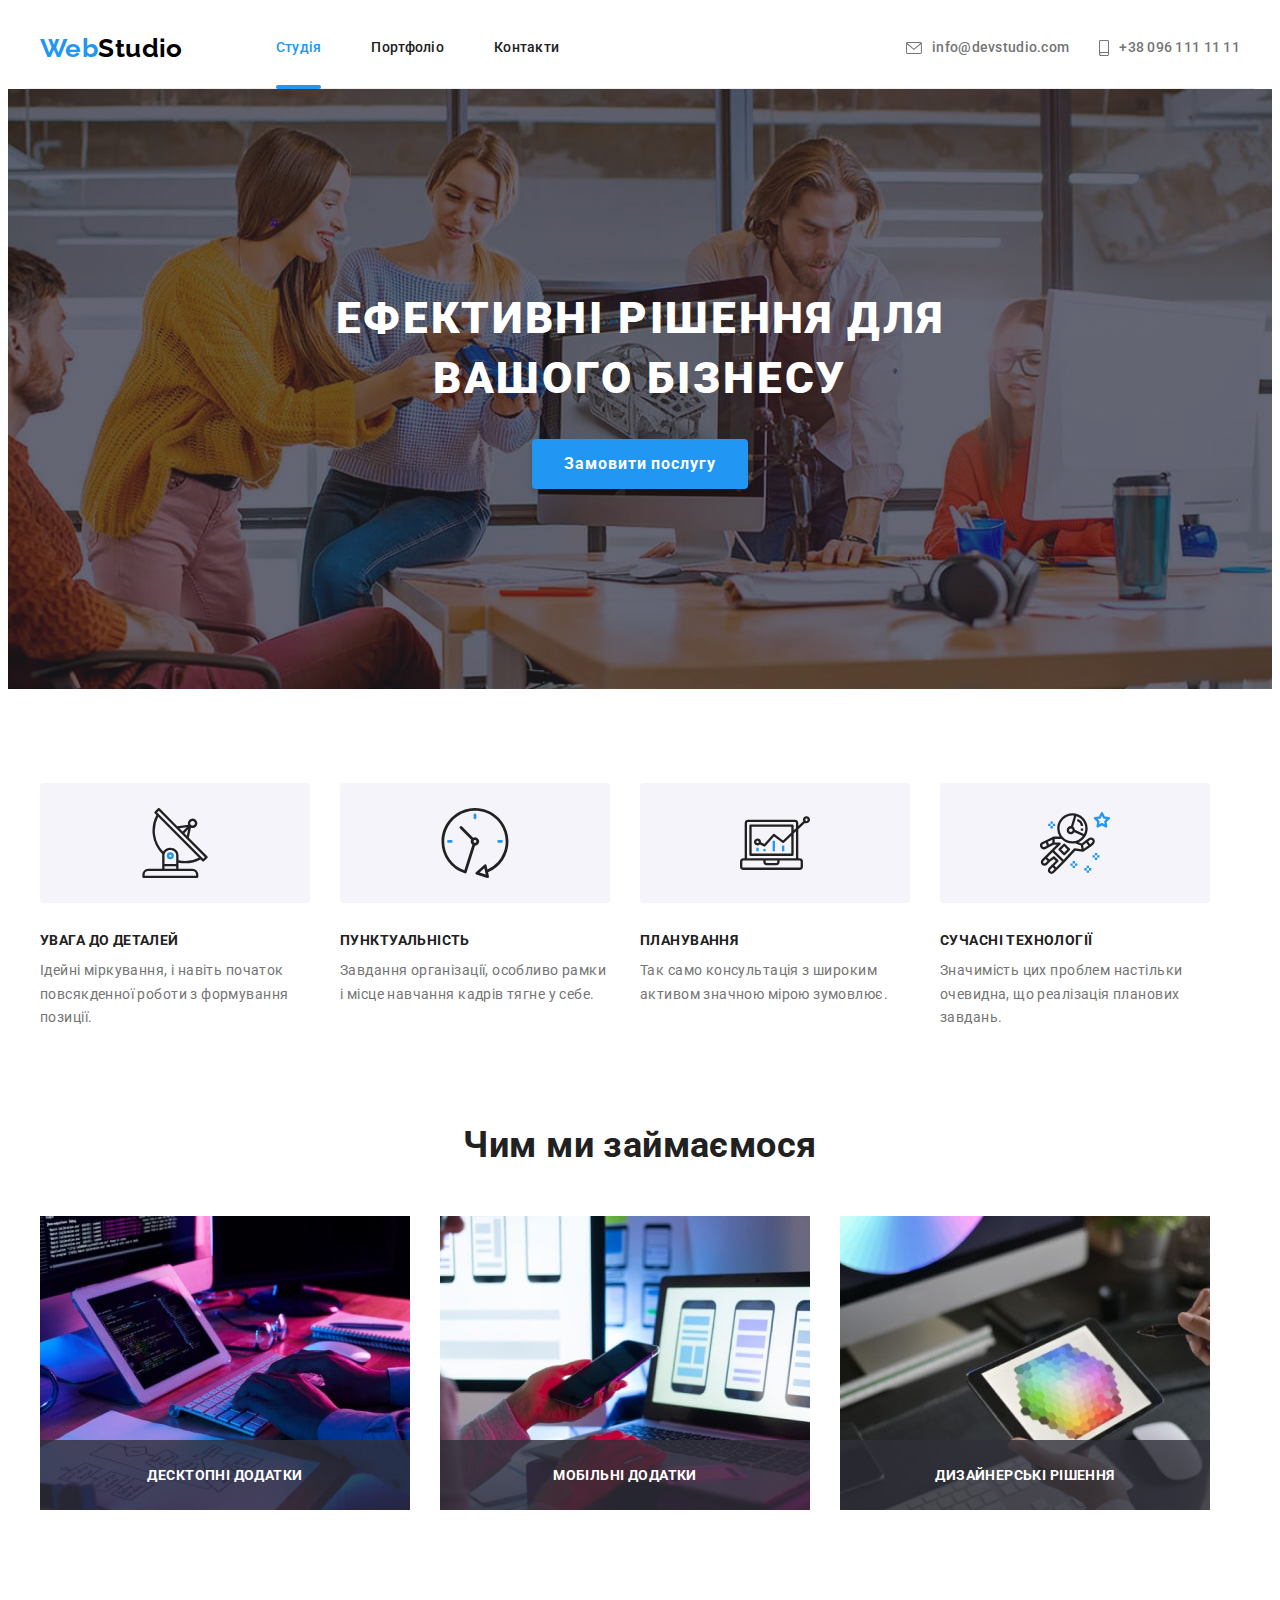
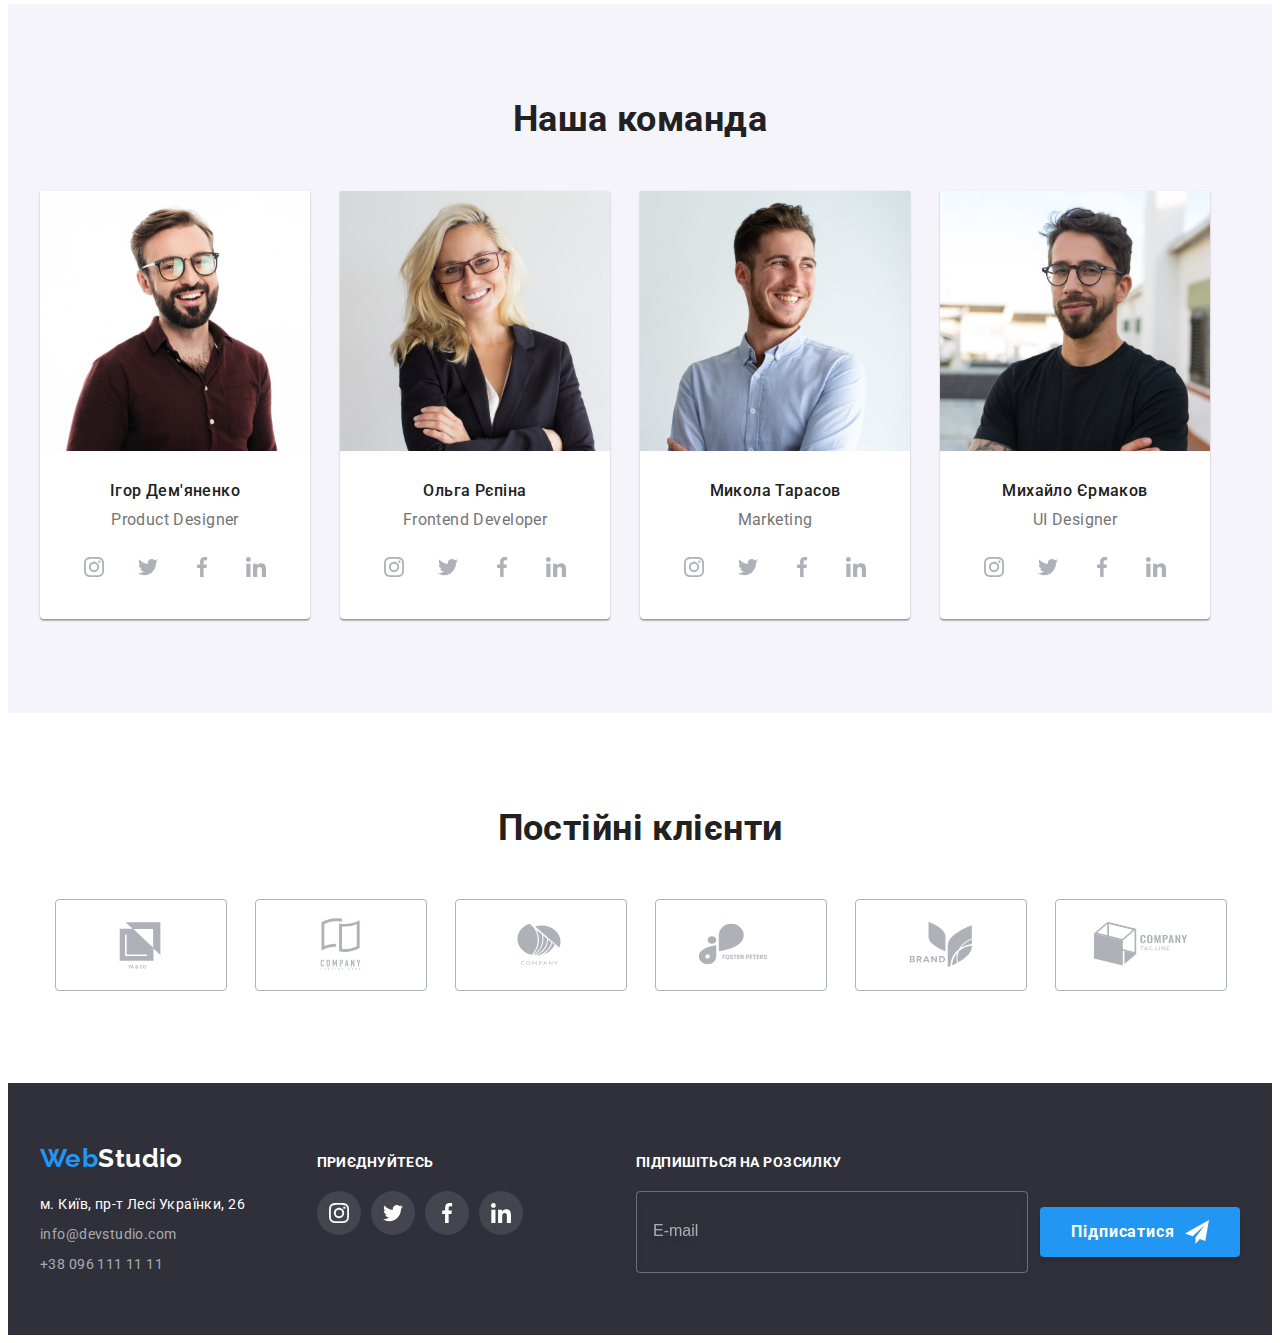
==== index.html @ 7c176eaa "Initial commit" ====
<!DOCTYPE html>
<html lang="uk">

<head>
  <meta charset="UTF-8" />
  <meta http-equiv="X-UA-Compatible" content="IE=edge" />
  <meta name="viewport" content="width=device-width, initial-scale=1.0" />

  <title>Студія</title>

  <link rel="preconnect" href="https://fonts.googleapis.com" />
  <link rel="preconnect" href="https://fonts.gstatic.com" crossorigin />
  <link href="https://fonts.googleapis.com/css2?family=Raleway:wght@700&family=Roboto:wght@400;500;700;900&display=swap"
    rel="stylesheet" />

  <link rel="stylesheet" href="https://cdnjs.cloudflare.com/ajax/libs/modern-normalize/1.1.0/modern-normalize.min.css"
    integrity="sha512-wpPYUAdjBVSE4KJnH1VR1HeZfpl1ub8YT/NKx4PuQ5NmX2tKuGu6U/JRp5y+Y8XG2tV+wKQpNHVUX03MfMFn9Q=="
    crossorigin="anonymous" referrerpolicy="no-referrer" />

  <link rel="stylesheet" href="./css/styles.css" />
</head>


  <body>
    <header class="header">
      <div class="header-container container">
        <a class="logo" lang="en" href="./index.html">
          Web<span class="header-studio">Studio</span>
        </a>
        <nav class="header-nav">
          <ul class="menu-nav list">
            <li><a class="link current" href="./index.html">Студія</a></li>
            <li><a class="link" href="./portfolio.html">Портфоліо</a></li>
            <li><a class="link" href="">Контакти</a></li>
          </ul>
        </nav>
        <ul class="contacts list">
          <li>
            <a class="link" href="mailto:info@devstudio.com">
              <svg class="header-icon" width="16" height="12">
                <use href="./images/icons.svg#envelope"></use>
              </svg>
              info@devstudio.com</a
            >
          </li>
          <li>
            <a class="link" href="tel:+380961111111">
              <svg class="header-icon" width="10" height="16">
                <use href="./images/icons.svg#smartphone"></use>
              </svg>
              +38 096 111 11 11</a
            >
          </li>
        </ul>
      </div>
    </header>

    <main>
      <!-- Герой -->
      <section class="hero">
        <div class="container">
          <h1 class="hero-title">Ефективні рішення для вашого бізнесу</h1>
          <button type="button" class="btn" data-modal-open>
            Замовити послугу
          </button>
        </div>
      </section>

      <!-- Особливості -->
      <section class="section">
        <div class="container">
          <h2 class="section-title visually-hidden">Особливості</h2>
          <ul class="feature-list list">
            <li class="item">
              <div class="feature-icons">
                <svg class="icon" width="70" height="70">
                  <use href="./images/icons.svg#antenna"></use>
                </svg>
              </div>
              <h3 class="title">Увага до деталей</h3>
              <p>
                Ідейні міркування, і навіть початок повсякденної роботи з
                формування позиції.
              </p>
            </li>
            <li class="item">
              <div class="feature-icons">
                <svg class="icon" width="70" height="70">
                  <use href="./images/icons.svg#clock"></use>
                </svg>
              </div>
              <h3 class="title">Пунктуальність</h3>
              <p>
                Завдання організації, особливо рамки і місце навчання кадрів
                тягне у себе.
              </p>
            </li>
            <li class="item">
              <div class="feature-icons">
                <svg class="icon" width="70" height="70">
                  <use href="./images/icons.svg#diagram"></use>
                </svg>
              </div>
              <h3 class="title">Планування</h3>
              <p>
                Так само консультація з широким активом значною мірою зумовлює.
              </p>
            </li>
            <li class="item">
              <div class="feature-icons">
                <svg class="icon" width="70" height="70">
                  <use href="./images/icons.svg#astronaut"></use>
                </svg>
              </div>
              <h3 class="title">Сучасні технології</h3>
              <p>
                Значимість цих проблем настільки очевидна, що реалізація
                планових завдань.
              </p>
            </li>
          </ul>
        </div>
      </section>

      <!-- Чим ми займаємось -->
      <section class="work section">
        <div class="container">
          <h2 class="section-title">Чим ми займаємося</h2>
          <ul class="work-list list">
            <li class="work-item">
              <img
                src="./images/box1.jpg"
                alt="cхема і код алгоритму"
                width="370"
                height="294"
              />
              <div class="overlay">
                <p class="overlay-text">Десктопні додатки</p>
              </div>
            </li>
            <li class="work-item">
              <img
                src="./images/box2.jpg"
                alt="блок-схема на екрані телефона"
                width="370"
                height="294"
              />
              <div class="overlay">
                <p class="overlay-text">Мобільні додатки</p>
              </div>
            </li>
            <li class="work-item">
              <img
                src="./images/box3.jpg"
                alt="палітра кольорів на екрані планшета"
                width="370"
                height="294"
              />
              <div class="overlay">
                <p class="overlay-text">Дизайнерські рішення</p>
              </div>
            </li>
          </ul>
        </div>
      </section>

      <!-- Наша команда -->
      <section class="section team">
        <div class="container">
          <h2 class="section-title">Наша команда</h2>
          <ul class="team-list list">
            <li class="item">
              <img
                src="./images/man1.jpg"
                alt="Дизайнер продукту"
                width="270"
                height="260"
              />
              <div class="team-text">
                <h3 class="title">Ігор Дем'яненко</h3>
                <p class="text" lang="en">Product Designer</p>
                <ul class="socials list">
                  <li class="socials-item">
                    <a
                      class="socials-link link"
                      href="https://instagram.com"
                      target="_blank"
                      rel="noopener noreferrer"
                      aria-label="Instagram icon"
                    >
                      <svg class="socials-icon" width="20" height="20">
                        <use href="./images/icons.svg#instagram"></use>
                      </svg>
                    </a>
                  </li>
                  <li class="socials-item">
                    <a
                      class="socials-link link"
                      href="https://twitter.com"
                      aria-label="Twitter icon"
                      target="_blank"
                      rel="noopener noreferrer"
                    >
                      <svg class="socials-icon" width="20" height="20">
                        <use href="./images/icons.svg#twitter"></use>
                      </svg>
                    </a>
                  </li>
                  <li class="socials-item">
                    <a
                      class="socials-link link"
                      href="https://facebook.com"
                      aria-label="Facebook icon"
                      target="_blank"
                      rel="noopener noreferrer"
                    >
                      <svg class="socials-icon" width="20" height="20">
                        <use href="./images/icons.svg#facebook"></use>
                      </svg>
                    </a>
                  </li>
                  <li class="socials-item">
                    <a
                      class="socials-link link"
                      href="https://linkedin.com"
                      aria-label="LinkedIn icon"
                      target="_blank"
                      rel="noopener noreferrer"
                    >
                      <svg class="socials-icon" width="20" height="20">
                        <use href="./images/icons.svg#linkedin"></use>
                      </svg>
                    </a>
                  </li>
                </ul>
              </div>
            </li>
            <li class="item">
              <img
                src="./images/man2.jpg"
                alt="Розробник"
                width="270"
                height="260"
              />
              <div class="team-text">
                <h3 class="title">Ольга Рєпіна</h3>
                <p class="text" lang="en">Frontend Developer</p>
                <ul class="socials list">
                  <li class="socials-item">
                    <a
                      class="socials-link link"
                      href="https://instagram.com"
                      target="_blank"
                      rel="noopener noreferrer"
                      aria-label="Instagram icon"
                    >
                      <svg class="socials-icon" width="20" height="20">
                        <use href="./images/icons.svg#instagram"></use>
                      </svg>
                    </a>
                  </li>
                  <li class="socials-item">
                    <a
                      class="socials-link link"
                      href="https://twitter.com"
                      aria-label="Twitter icon"
                      target="_blank"
                      rel="noopener noreferrer"
                    >
                      <svg class="socials-icon" width="20" height="20">
                        <use href="./images/icons.svg#twitter"></use>
                      </svg>
                    </a>
                  </li>
                  <li class="socials-item">
                    <a
                      class="socials-link link"
                      href="https://facebook.com"
                      aria-label="Facebook icon"
                      target="_blank"
                      rel="noopener noreferrer"
                    >
                      <svg class="socials-icon" width="20" height="20">
                        <use href="./images/icons.svg#facebook"></use>
                      </svg>
                    </a>
                  </li>
                  <li class="socials-item">
                    <a
                      class="socials-link link"
                      href="https://linkedin.com"
                      aria-label="LinkedIn icon"
                      target="_blank"
                      rel="noopener noreferrer"
                    >
                      <svg class="socials-icon" width="20" height="20">
                        <use href="./images/icons.svg#linkedin"></use>
                      </svg>
                    </a>
                  </li>
                </ul>
              </div>
            </li>
            <li class="item">
              <img
                src="./images/man3.jpg"
                alt="Маркетолог"
                width="270"
                height="260"
              />
              <div class="team-text">
                <h3 class="title">Микола Тарасов</h3>
                <p class="text" lang="en">Marketing</p>
                <ul class="socials list">
                  <li class="socials-item">
                    <a
                      class="socials-link link"
                      href="https://instagram.com"
                      target="_blank"
                      rel="noopener noreferrer"
                      aria-label="Instagram icon"
                    >
                      <svg class="socials-icon" width="20" height="20">
                        <use href="./images/icons.svg#instagram"></use>
                      </svg>
                    </a>
                  </li>
                  <li class="socials-item">
                    <a
                      class="socials-link link"
                      href="https://twitter.com"
                      aria-label="Twitter icon"
                      target="_blank"
                      rel="noopener noreferrer"
                    >
                      <svg class="socials-icon" width="20" height="20">
                        <use href="./images/icons.svg#twitter"></use>
                      </svg>
                    </a>
                  </li>
                  <li class="socials-item">
                    <a
                      class="socials-link link"
                      href="https://facebook.com"
                      aria-label="Facebook icon"
                      target="_blank"
                      rel="noopener noreferrer"
                    >
                      <svg class="socials-icon" width="20" height="20">
                        <use href="./images/icons.svg#facebook"></use>
                      </svg>
                    </a>
                  </li>
                  <li class="socials-item">
                    <a
                      class="socials-link link"
                      href="https://linkedin.com"
                      aria-label="LinkedIn icon"
                      target="_blank"
                      rel="noopener noreferrer"
                    >
                      <svg class="socials-icon" width="20" height="20">
                        <use href="./images/icons.svg#linkedin"></use>
                      </svg>
                    </a>
                  </li>
                </ul>
              </div>
            </li>
            <li class="item">
              <img
                src="./images/man4.jpg"
                alt="Інтерфейс дизайнер"
                width="270"
                height="260"
              />
              <div class="team-text">
                <h3 class="title">Михайло Єрмаков</h3>
                <p class="text" lang="en">UI Designer</p>
                <ul class="socials list">
                  <li class="socials-item">
                    <a
                      class="socials-link link"
                      href="https://instagram.com"
                      target="_blank"
                      rel="noopener noreferrer"
                      aria-label="Instagram icon"
                    >
                      <svg class="socials-icon" width="20" height="20">
                        <use href="./images/icons.svg#instagram"></use>
                      </svg>
                    </a>
                  </li>
                  <li class="socials-item">
                    <a
                      class="socials-link link"
                      href="https://twitter.com"
                      aria-label="Twitter icon"
                      target="_blank"
                      rel="noopener noreferrer"
                    >
                      <svg class="socials-icon" width="20" height="20">
                        <use href="./images/icons.svg#twitter"></use>
                      </svg>
                    </a>
                  </li>
                  <li class="socials-item">
                    <a
                      class="socials-link link"
                      href="https://facebook.com"
                      aria-label="Facebook icon"
                      target="_blank"
                      rel="noopener noreferrer"
                    >
                      <svg class="socials-icon" width="20" height="20">
                        <use href="./images/icons.svg#facebook"></use>
                      </svg>
                    </a>
                  </li>
                  <li class="socials-item">
                    <a
                      class="socials-link link"
                      href="https://linkedin.com"
                      aria-label="LinkedIn icon"
                      target="_blank"
                      rel="noopener noreferrer"
                    >
                      <svg class="socials-icon" width="20" height="20">
                        <use href="./images/icons.svg#linkedin"></use>
                      </svg>
                    </a>
                  </li>
                </ul>
              </div>
            </li>
          </ul>
        </div>
      </section>

      <!-- Постійні клієнти -->
      <section class="section clients">
        <div class="container">
          <h2 class="section-title">Постійні клієнти</h2>
          <ul class="clients-list list">
            <li class="clients-item">
              <a class="link" href="">
                <svg class="clients-logo" width="106" height="60">
                  <use href="./images/icons.svg#logo1"></use>
                </svg>
              </a>
            </li>
            <li class="clients-item">
              <a class="link" href="">
                <svg class="clients-logo" width="106" height="60">
                  <use href="./images/icons.svg#logo2"></use>
                </svg>
              </a>
            </li>
            <li class="clients-item">
              <a class="link" href="">
                <svg class="clients-logo" width="106" height="60">
                  <use href="./images/icons.svg#logo3"></use>
                </svg>
              </a>
            </li>
            <li class="clients-item">
              <a class="link" href="">
                <svg class="clients-logo" width="106" height="60">
                  <use href="./images/icons.svg#logo4"></use>
                </svg>
              </a>
            </li>
            <li class="clients-item">
              <a class="link" href="">
                <svg class="clients-logo" width="106" height="60">
                  <use href="./images/icons.svg#logo5"></use>
                </svg>
              </a>
            </li>
            <li class="clients-item">
              <a class="link" href="">
                <svg class="clients-logo" width="106" height="60">
                  <use href="./images/icons.svg#logo6"></use>
                </svg>
              </a>
            </li>
          </ul>
        </div>
      </section>
    </main>

    <footer class="footer">
      <div class="container">
        <div class="footer-contacts">
          <a class="logo" lang="en" href="./index.html">
            Web<span class="footer-studio">Studio</span></a
          >
          <address class="address">
            <a
              class="link"
              href="https://goo.gl/maps/7sUeBpfC4185EdPBA"
              target="_blank"
              rel="noopener noreferrer nofollow"
            >
              м. Київ, пр-т Лесі Українки, 26
            </a>
          </address>
          <ul class="footer-contacts list">
            <li class="item">
              <a class="link" href="mailto:info@devstudio.com"
                >info@devstudio.com</a
              >
            </li>
            <li class="item">
              <a class="link" href="tel:+380961111111">+38 096 111 11 11</a>
            </li>
          </ul>
        </div>

        <div class="footer-social">
          <p class="footer-title">Приєднуйтесь</p>
          <ul class="footer-socials list">
            <li class="footer-social-item">
              <a
                class="socials-link link"
                href="https://instagram.com"
                target="_blank"
                rel="noopener noreferrer"
                aria-label="Instagram icon"
              >
                <svg class="socials-icon" width="20" height="20">
                  <use href="./images/icons.svg#instagram"></use>
                </svg>
              </a>
            </li>
            <li class="footer-social-item">
              <a
                class="socials-link link"
                href="https://twitter.com"
                aria-label="Twitter icon"
                target="_blank"
                rel="noopener noreferrer"
              >
                <svg class="socials-icon" width="20" height="20">
                  <use href="./images/icons.svg#twitter"></use>
                </svg>
              </a>
            </li>
            <li class="footer-social-item">
              <a
                class="socials-link link"
                href="https://facebook.com"
                aria-label="Facebook icon"
                target="_blank"
                rel="noopener noreferrer"
              >
                <svg class="socials-icon" width="20" height="20">
                  <use href="./images/icons.svg#facebook"></use>
                </svg>
              </a>
            </li>
            <li class="footer-social-item">
              <a
                class="socials-link link"
                href="https://linkedin.com"
                aria-label="LinkedIn icon"
                target="_blank"
                rel="noopener noreferrer"
              >
                <svg class="socials-icon" width="20" height="20">
                  <use href="./images/icons.svg#linkedin"></use>
                </svg>
              </a>
            </li>
          </ul>
        </div>

        <div class="footer-subscription">
          <p class="footer-title">Підпишіться на розсилку</p>
          <form class="footer-form">
            <label>
              <input class="footer-input"
                type="email"
                name="email"
                placeholder="E-mail"
            /></label>
            <button class="btn" type="submit">
              Підписатися
              <svg class="send-icon" width="24" height="24">
                <use href="./images/icons.svg#send"></use>
              </svg>
            </button>
          </form>
        </div>
      </div>
    </footer>

    <!-- Modal -->
    <div class="backdrop is-hidden" data-modal>
      <div class="modal">
        <button type="button" 
        class="modal-close" data-modal-close>
          <svg class="modal-close-icon" width="18" height="18">
            <use href="./images/icons.svg#close"></use>
          </svg>
        </button>

        <strong class="modal-label"
          >Залиште свої дані, ми вам передзвонимо</strong
        >
        <form class="modal-form" name="modal_form">
          <div class="modal-field" role="group">
            <label class="label-item" for="name">Ім'я</label>
            <div class="field-input">
              <input class="input-item" 
              type="text" 
              name="name" 
              id="name"/>
              <svg class="input-icon" width="18" height="18">
                <use href="./images/icons.svg#person"></use>
              </svg>
            </div>
            <label class="label-item" for="phone">Телефон</label>
            <div class="field-input">
              <input class="input-item" type="tel" name="phone" id="phone" />
              <svg class="input-icon" width="18" height="18">
                <use href="./images/icons.svg#phone"></use>
              </svg>
            </div>
            <label class="label-item" for="email">Пошта</label>
            <div class="field-input">
              <input class="input-item" 
              type="email" 
              name="email" 
              id="email"/>
              <svg class="input-icon" width="18" height="18">
                <use href="./images/icons.svg#email"></use>
              </svg>
            </div>
            <label class="label-item" for="comment">Коментар</label>
            <textarea class="input-comment"
              name="comment"
              id="comment"
              placeholder="Введіть текст"
            ></textarea>
          </div>

          <div class="checkbox-field" role="group">
            <input class="modal-checkbox visually-hidden"
              type="checkbox"
              name="checkbox"
              id="checkbox"
            />
            <label class="checkbox-label" for="checkbox">
              <svg class="checkbox-icon" width="16" height="15">
                <use href="./images/icons.svg#check"></use></svg>
                Погоджуюся з розсилкою та приймаю
              <a class="checkbox-link" href="">Умови договору</a>
            </label>
          </div>
          <button class="btn" type="submit">Відправити</button>
        </form>
      </div>
    </div>

    <script src="./js/modal.js"></script>
  </body>
</html>
---- css/styles.css ----
:root {
  --primary-text-color: #757575;
  --tittle-text-color: #212121;
  --accent-color: #2196f3;
  --primary-bg-color: #ffffff;
  --secondary-bg-color: #f5f4fa;
  --footer-color: #2f303a;
  --icon-color: #afb1b8;
  --trns: 250ms cubic-bezier(0.4, 0, 0.2, 1);
}

body {
  background-color: var(--primary-bg-color);
  color: var(--primary-text-color);
  font-family: Roboto, sans-serif;
  font-size: 14px;
  letter-spacing: 0.03em;
}

h1,
h2,
h3,
p {
  margin: 0;
}

.list {
  list-style: none;
  padding: 0;
  margin: 0;
}

.link {
  text-decoration: none;
  color: currentColor;
}

img {
  display: block;
  max-width: 100%;
  height: auto;
}

.visually-hidden {
  position: absolute;
  white-space: nowrap;
  width: 1px;
  height: 1px;
  overflow: hidden;
  border: 0;
  padding: 0;
  clip: rect(0 0 0 0);
  clip-path: inset(50%);
  margin: -1px;
}

.section {
  padding-top: 94px;
  padding-bottom: 94px;
}

.container {
  width: 1200px;
  padding-left: 15px;
  padding-right: 15px;
  margin-left: auto;
  margin-right: auto;
}

/* Header */

.header-container {
  display: flex;
  align-items: center;
  border-bottom: 1px solid #eeeeee;
}

.logo {
  margin-right: 93px;
  color: var(--accent-color);
  font-family: Raleway, sans-serif;
  font-weight: 700;
  font-size: 26px;
  line-height: 1.19;
  text-decoration: none;
}

.header-studio {
  color: #000000;
}

/* Nav */

.header-nav {
  margin-right: auto;
}

.menu-nav {
  display: flex;
  gap: 50px;
}

.menu-nav .link {
  position: relative;
  display: block;
  padding-top: 32px;
  padding-bottom: 32px;

  color: var(--tittle-text-color);
  font-weight: 500;
  line-height: 1.14;
  letter-spacing: 0.02em;

  transition: color var(--trns);
}

.menu-nav .link:hover,
.menu-nav .link:focus {
  color: var(--accent-color);
}

.menu-nav .link.current {
  color: var(--accent-color);
}

.link.current::after {
  content: "";
  position: absolute;
  bottom: -1px;
  left: 0;
  width: 100%;
  height: 4px;
  background-color: var(--accent-color);
  border-radius: 2px;
}

.contacts {
  display: flex;
  gap: 30px;
}

.contacts .link {
  display: flex;
  align-items: center;
  color: var(--primary-text-color);
  font-weight: 500;
  line-height: 1.14;
  letter-spacing: 0.02em;

  transition: color var(--trns);
}

.contacts .link:hover,
.contacts .link:focus {
  color: var(--accent-color);
}

.header-icon {
  fill: currentColor;
  margin-right: 10px;
}

/* Hero */

.hero {
  text-align: center;
  max-width: 1600px;
  margin: 0 auto;
  padding-top: 200px;
  padding-bottom: 200px;
  background-color: rgba(47, 48, 58, 0.4);
  background-image: linear-gradient(rgba(47, 48, 58, 0.4),
  rgba(47, 48, 58, 0.4)),
    url(../images/hero.jpg);
  background-repeat: no-repeat;
  background-position: center;
  background-size: cover;
}

.hero-title {
  margin: 0 auto;
  margin-bottom: 30px;
  width: 696px;

  color: var(--primary-bg-color);
  font-weight: 900;
  font-size: 44px;
  line-height: 1.36;
  letter-spacing: 0.06em;
  text-transform: uppercase;
}

/* Button */

.btn {
  font-family: inherit;
  cursor: pointer;
  text-align: center;
  border: none;
  border-radius: 4px;
  min-width: 200px;
  min-height: 50px;

  color: var(--primary-bg-color);
  background-color: var(--accent-color);
  font-weight: 700;
  font-size: 16px;
  line-height: calc(30/16);
  letter-spacing: 0.06em;
  box-shadow: 0px 4px 4px rgba(0, 0, 0, 0.15);

  transition: background-color var(--trns);
}

.hero .btn {
  padding: 10px 32px;
}

.filters-btn {
  font-family: inherit;
  cursor: pointer;
  text-align: center;
  border: none;
  border-radius: 4px;
  padding: 6px 22px;

  color: var(--tittle-text-color);
  background-color: var(--secondary-bg-color);
  font-weight: 500;
  font-size: 16px;
  line-height: calc(26/16);
  letter-spacing: 0.03em;

  transition: color var(--trns), background-color var(--trns), 
  box-shadow var(--trns);
}

.btn:hover,
.btn:focus {
  background-color: #188ce8;
}

.filters-btn:hover,
.filters-btn:focus {
  color: var(--primary-bg-color);
  background-color: var(--accent-color);
  box-shadow: 0px 3px 1px rgba(0, 0, 0, 0.1), 0px 1px 2px rgba(0, 0, 0, 0.08),
    0px 2px 2px rgba(0, 0, 0, 0.12);
}

/* Sections */

.section-title {
  margin-bottom: 50px;

  color: var(--tittle-text-color);
  font-weight: 700;
  font-size: 36px;
  line-height: 1.17;
  text-align: center;
}

/* Feature */

.feature-list {
  display: flex;
}

.feature-icons {
  display: flex;
  align-items: center;
  justify-content: center;
  margin-bottom: 30px;
  width: 270px;
  height: 120px;
  background-color: var(--secondary-bg-color);
  border-radius: 4px;
}

.feature-list .item {
  width: 270px;

  line-height: 1.71;
}

.feature-list .item:not(:last-child) {
  margin-right: 30px;
}

.feature-list .title {
  margin-bottom: 10px;

  color: var(--tittle-text-color);
  font-weight: 700;
  font-size: 14px;
  line-height: 1.14;
  text-transform: uppercase;
}

/* Works */

.work.section {
  padding-top: 0;
}

.work-list {
  display: flex;
}

.work-item:not(:last-child) {
  margin-right: 30px;
}

.work-item {
  position: relative;
}

.overlay {
  position: absolute;
  bottom: 0;
  left: 0;
  width: 100%;
  height: 70px;
  background: rgba(47, 48, 58, 0.8);
  display: flex;
  align-items: center;
  justify-content: center;
}

.overlay-text {
  font-weight: 700;
  line-height: 1.14;
  text-align: center;
  text-transform: uppercase;
  color: var(--primary-bg-color);
}

/* Team */

.team-list {
  display: flex;
}

.team-list .item:not(:last-child) {
  margin-right: 30px;
}

.team {
  background-color: var(--secondary-bg-color);
}

.team-list .item {
  background-color: var(--primary-bg-color);
  border-radius: 0px 0px 4px 4px;
  box-shadow: 0px 1px 3px rgba(0, 0, 0, 0.12), 0px 1px 1px rgba(0, 0, 0, 0.14),
    0px 2px 1px rgba(0, 0, 0, 0.2);
}

.team-list .title {
  margin-bottom: 10px;

  color: var(--tittle-text-color);
  font-weight: 500;
  font-size: 16px;
  line-height: 1.19;
  text-align: center;
}

.team-list .text {
  font-size: 16px;
  line-height: 1.19;
  text-align: center;
  margin-bottom: 16px;
}

.team-text {
  padding-top: 30px;
  padding-bottom: 30px;
}

.socials {
  display: flex;
  justify-content: center;
  align-items: center;
  gap: 10px;
}

.socials-item {
  width: 44px;
  height: 44px;
}

.socials-link {
  display: flex;
  justify-content: center;
  align-items: center;
  width: 100%;
  height: 100%;
  border-radius: 50%;
  color: var(--icon-color);

  transition: color var(--trns), background-color var(--trns);
}

.socials-link:hover,
.socials-link:focus {
  color: var(--primary-bg-color);
  background-color: var(--accent-color);
}

.socials-icon {
  fill: currentColor;
}

/* Clients */

.clients-list {
  display: flex;
  justify-content: center;
  align-items: center;
  gap: 30px;
}

.clients-item {
  width: 170px;
  height: 90px;
}

.clients-list .link {
  display: flex;
  justify-content: center;
  align-items: center;
  width: 100%;
  height: 100%;
  color: var(--icon-color);
  border: 1px solid var(--icon-color);
  border-radius: 4px;

  transition: color var(--trns), border var(--trns);
}

.clients-list .link:hover,
.clients-list .link:focus {
  color: var(--accent-color);
  border: 1px solid var(--accent-color);
}

.clients-logo {
  fill: currentColor;
}

/*             Portfolio             */

/* Filters */

.filters {
  display: flex;
  justify-content: center;
  margin-bottom: 50px;
}

.filters .item:not(:last-child) {
  margin-right: 8px;
}

/* Projects */

.projects {
  display: flex;
  flex-wrap: wrap;
  gap: 30px;
}

.project-link {
  display: block;
  text-decoration: none;

  transition: box-shadow var(--trns);
}

.project-link:hover,
.project-link:focus {
  box-shadow: 0px 1px 1px rgba(0, 0, 0, 0.12),
   0px 4px 4px rgba(0, 0, 0, 0.06),
    1px 4px 6px rgba(0, 0, 0, 0.16);
}

.project-thumb {
  position: relative;
  overflow: hidden;
}

.photo-overlay {
  position: absolute;
  top: 0;
  left: 0;

  transform: translateY(100%);

  width: 100%;
  height: 100%;
  padding: 63px 24px;
  background-color: rgba(33, 150, 243, 0.9);

  transition: transform var(--trns);
}

.text-overlay {
  font-size: 18px;
  line-height: 1.56;
  color: var(--primary-bg-color);
}

.project-item:hover .photo-overlay {
  transform: translateY(0);
}

.project-title {
  margin-bottom: 4px;
  color: var(--tittle-text-color);
  font-weight: 700;
  font-size: 18px;
  line-height: 2;
  letter-spacing: 0.06em;
}

.project-text {
  color: var(--primary-text-color);
  font-size: 16px;
  line-height: 1.88;
}

.project-description {
  padding: 20px 24px;
  border: 1px solid #eeeeee;
  border-top: none;
}

/* Footer */

.footer {
  padding-top: 60px;
  padding-bottom: 60px;
  background-color: var(--footer-color);
}

.footer .container {
  display: flex;
  align-items: baseline;
}

.footer .logo {
  display: block;
  margin-bottom: 20px;
  margin-right: 0;
}

.footer-studio {
  color: var(--primary-bg-color);
}

.address {
  margin-bottom: 9px;
  color: var(--primary-bg-color);
  font-style: normal;
}

.footer-contacts {
  margin-right: 70px;
  color: rgba(255, 255, 255, 0.6);
  line-height: 1.5;
}

.footer-contacts .item:not(:last-child) {
  margin-bottom: 9px;
}

.footer-contacts .link {
  transition: color var(--trns);
}

.footer-contacts .link:hover,
.footer-contacts .link:focus {
  color: var(--accent-color);
}

.footer-title {
  margin-bottom: 20px;

  font-weight: 700;
  line-height: 1.14;
  text-transform: uppercase;
  color: var(--primary-bg-color);
}

.footer-socials {
  display: flex;
  gap: 10px;
}

.footer-social-item {
  width: 44px;
  height: 44px;
}

.footer .socials-link {
  background-color: rgba(255, 255, 255, 0.1);
  color: var(--primary-bg-color);

  transition: background-color var(--trns);
}

.footer .socials-link:hover,
.footer .socials-link:focus {
  background-color: var(--accent-color);
}

.footer-subscription {
  margin-left: auto;
}

.footer-form {
  display: flex;
  align-items: center;
  gap: 12px;
}

.footer-input {
  padding: 15px 16px;
  width: 358px;
  height: 50px;
  border: 1px solid rgba(255, 255, 255, 0.3);
  filter: drop-shadow(0px 4px 4px rgba(0, 0, 0, 0.15));
  border-radius: 4px;
  background: transparent;
  color: rgba(255, 255, 255, 0.6);
}

.footer-input::placeholder {
  font-size: 16px;
  line-height: calc(20/16);
  color: rgba(255, 255, 255, 0.6);
}

.footer-form .btn {
  display: flex;
  align-items: center;
  justify-content: center;
  padding: 10px 28px;
}

.send-icon {
  margin-left: 10px;
}

/* Modal */

.backdrop {
  position: fixed;
  top: 0;
  left: 0;
  width: 100%;
  height: 100%;
  background-color: rgba(0, 0, 0, 0.2);

  transition: opacity var(--trns),
   visibility var(--trns);
}

.backdrop.is-hidden {
  opacity: 0;
  visibility: hidden;
  pointer-events: none;
}

.modal {
  position: absolute;
  top: 50%;
  left: 50%;
  transform: translate(-50%, -50%);

  width: 528px;
  min-height: 581px;
  padding: 40px;

  background-color: var(--primary-bg-color);
  border-radius: 4px;
  box-shadow: 0px 1px 3px rgba(0, 0, 0, 0.12), 
  0px 1px 1px rgba(0, 0, 0, 0.14), 
  0px 2px 1px rgba(0, 0, 0, 0.2); 

  transition: transform var(--trns), opacity var(--trns);
}

.backdrop.is-hidden .modal {
  opacity: 0;
  transform: translateX(-50%) translateY(-20%);
}

.modal-close {
  position: absolute;
  top: 8px;
  right: 8px;

  padding: 0;
  display: flex;
  align-items: center;
  justify-content: center;

  width: 30px;
  height: 30px;
  background-color: transparent;
  border-radius: 50%;
  border: 1px solid rgba(0, 0, 0, 0.1);
  cursor: pointer;
}

.modal-close .modal-close-icon {
  transition: fill var(--trns);
}

.modal-close:hover .modal-close-icon,
.modal-close:focus .modal-close-icon {
  fill: var(--accent-color);
}

.modal-label {
  display: block;
  text-align: center;
  margin-bottom: 12px;

  font-weight: 700;
  font-size: 20px;
  line-height: calc(23/20);
  color: var(--tittle-text-color);
}

.modal-field {
  margin-bottom: 20px;
}

.label-item {
  display: block;
  font-size: 12px;
  line-height: calc(14/12);
  letter-spacing: 0.01em;

  margin-bottom: 4px;
}

.field-input {
  position: relative;
  margin-bottom: 10px;
}

.input-item {
  width: 100%;
  height: 40px;
  padding-left: 42px;
  border: 1px solid rgba(33, 33, 33, 0.2);
  border-radius: 4px;
  outline: 1px solid transparent;

  transition: border-color var(--trns);
}

.input-icon {
  position: absolute;
  top: 11px;
  left: 12px;

  transition: fill var(--trns);
}

.input-comment {
  width: 100%;
  height: 120px;
  padding: 12px 16px;

  border: 1px solid rgba(33, 33, 33, 0.2);
  border-radius: 4px;
  outline: 1px solid transparent;
  resize: none;

  transition: border-color var(--trns);
}

.input-item:focus,
.input-comment:focus,
.input-item:focus + .input-icon {
  border-color: var(--accent-color);
  fill: var(--accent-color);
}

.input-comment::placeholder {
  font-size: 12px;
  line-height: calc(14/12);
  letter-spacing: 0.01em;
  color: rgba(117, 117, 117, 0.5);
}

.checkbox-field {
  display: flex;
  justify-content: center;
  margin-bottom: 30px;
}

.checkbox-label {
  display: flex;
  align-items: center;
  gap: 7px;
  line-height: 1.71;
  user-select: none;
}

.checkbox-icon {
  display: inline-block;
  width: 16px;
  height: 15px;

  border-radius: 2px;
  border: 2px solid var(--tittle-text-color);

  transition: var(--trns);
}

.modal-checkbox:checked + .checkbox-label .checkbox-icon {
  border: transparent;
  background-color: var(--accent-color);
}

.modal-checkbox:focus + .checkbox-label .checkbox-icon {
  transform: scale(1.1);
}

.checkbox-link {
  color: var(--accent-color);
  text-underline-offset: 3px;
}

.modal-form .btn {
  display: block;
  margin: 0 auto;
  padding: 10px 52px;
}
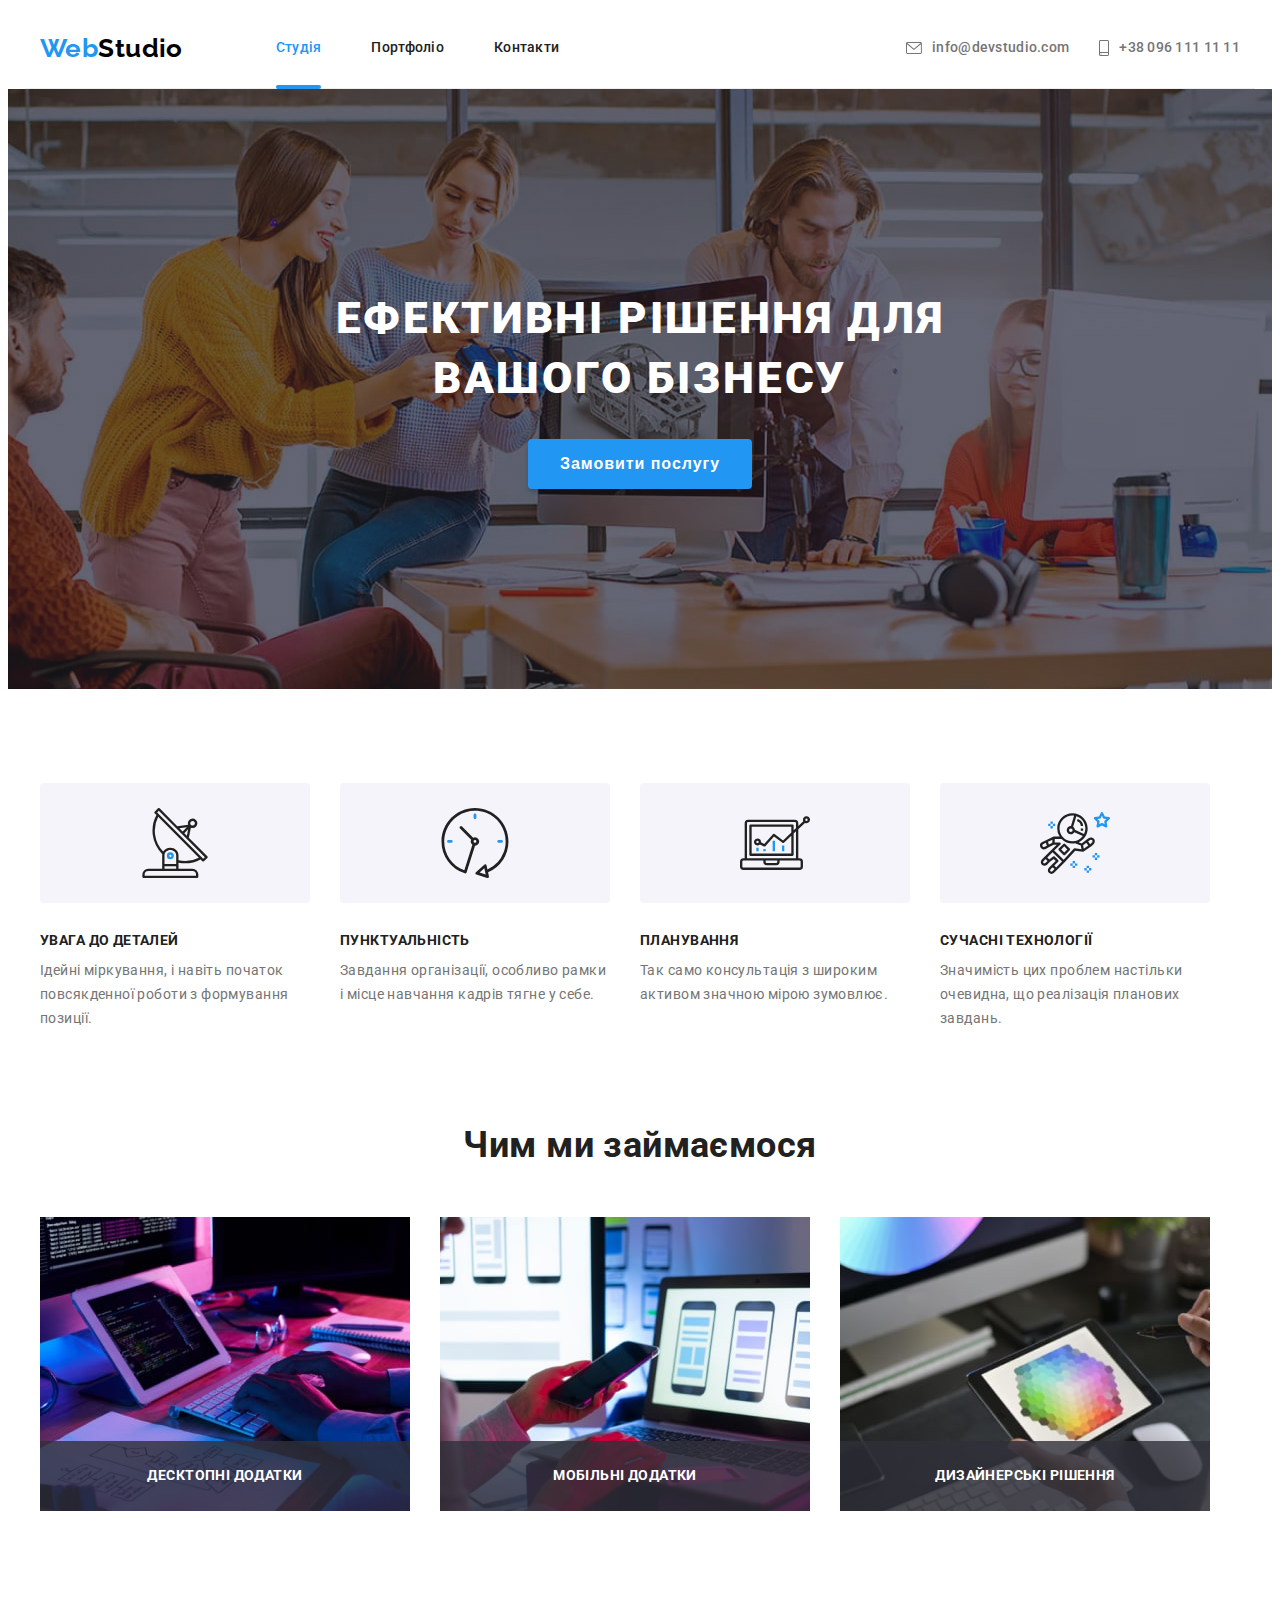
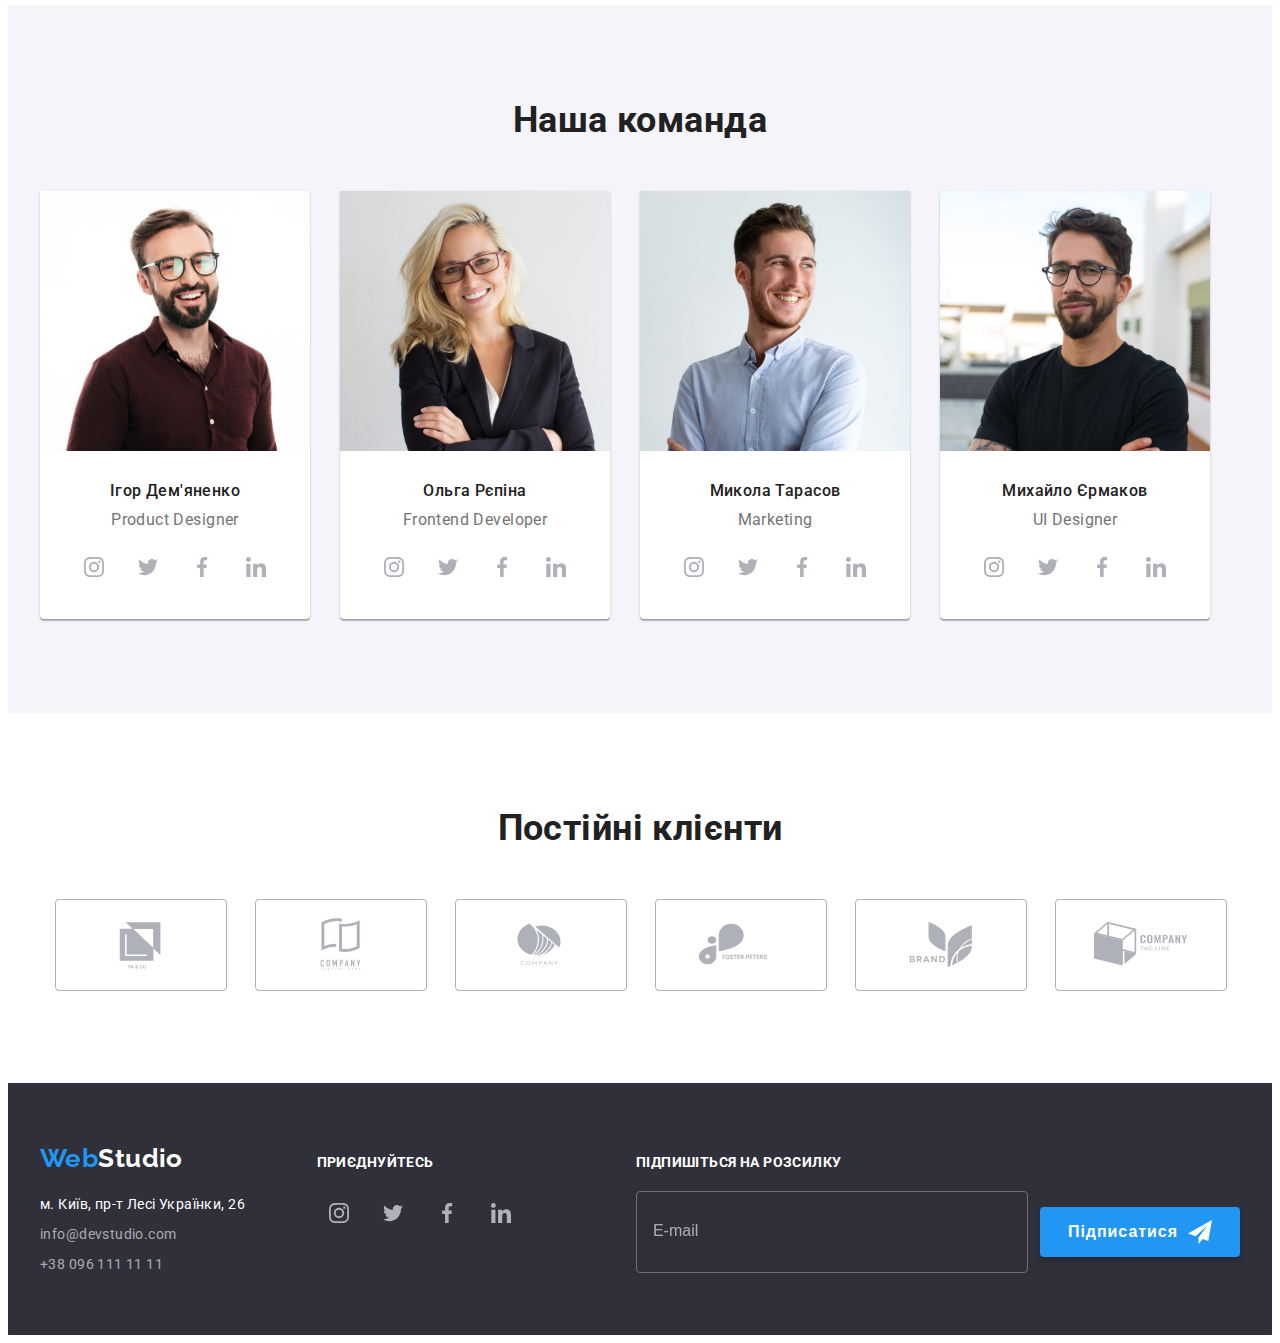
==== commit 9110198d: "hw-07-start" ====
--- a/index.html
+++ b/index.html
@@ -17,652 +17,490 @@
     integrity="sha512-wpPYUAdjBVSE4KJnH1VR1HeZfpl1ub8YT/NKx4PuQ5NmX2tKuGu6U/JRp5y+Y8XG2tV+wKQpNHVUX03MfMFn9Q=="
     crossorigin="anonymous" referrerpolicy="no-referrer" />
 
+  <link rel="stylesheet" href="./css/main.min.css">
   <link rel="stylesheet" href="./css/styles.css" />
 </head>
 
 
-  <body>
-    <header class="header">
-      <div class="header-container container">
+<body>
+  <header class="header">
+    <div class="header-container container">
+      <a class="header__logo logo" lang="en" href="./index.html">
+        Web<span class="logo__studio-header">Studio</span>
+      </a>
+      <nav class="nav">
+        <ul class="nav__list list">
+          <li><a class="nav__link nav__link--current link" href="./index.html">Студія</a></li>
+          <li><a class="nav__link link" href="./portfolio.html">Портфоліо</a></li>
+          <li><a class="nav__link link" href="">Контакти</a></li>
+        </ul>
+      </nav>
+      <ul class="contacts list">
+        <li>
+          <a class="contacts__link link" href="mailto:info@devstudio.com">
+            <svg class="contacts__icon" width="16" height="12">
+              <use href="./images/icons.svg#envelope"></use>
+            </svg>
+            info@devstudio.com</a>
+        </li>
+        <li>
+          <a class="contacts__link link" href="tel:+380961111111">
+            <svg class="contacts__icon" width="10" height="16">
+              <use href="./images/icons.svg#smartphone"></use>
+            </svg>
+            +38 096 111 11 11</a>
+        </li>
+      </ul>
+    </div>
+  </header>
+
+  <main>
+    <!-- Герой -->
+    <section class="hero">
+      <div class="container">
+        <h1 class="hero__title">Ефективні рішення для вашого бізнесу</h1>
+        <button type="button" class="hero__btn btn" data-modal-open>
+          Замовити послугу
+        </button>
+      </div>
+    </section>
+
+    <!-- Особливості -->
+    <section class="features">
+      <div class="container">
+        <h2 class="section-title visually-hidden">Особливості</h2>
+        <ul class="features__list list">
+          <li class="features__item">
+            <div class="features__icons">
+              <svg class="icon" width="70" height="70">
+                <use href="./images/icons.svg#antenna"></use>
+              </svg>
+            </div>
+            <h3 class="features__title">Увага до деталей</h3>
+            <p>
+              Ідейні міркування, і навіть початок повсякденної роботи з
+              формування позиції.
+            </p>
+          </li>
+          <li class="features__item">
+            <div class="features__icons">
+              <svg class="icon" width="70" height="70">
+                <use href="./images/icons.svg#clock"></use>
+              </svg>
+            </div>
+            <h3 class="features__title">Пунктуальність</h3>
+            <p>
+              Завдання організації, особливо рамки і місце навчання кадрів
+              тягне у себе.
+            </p>
+          </li>
+          <li class="features__item">
+            <div class="features__icons">
+              <svg class="icon" width="70" height="70">
+                <use href="./images/icons.svg#diagram"></use>
+              </svg>
+            </div>
+            <h3 class="features__title">Планування</h3>
+            <p>
+              Так само консультація з широким активом значною мірою зумовлює.
+            </p>
+          </li>
+          <li class="features__item">
+            <div class="features__icons">
+              <svg class="icon" width="70" height="70">
+                <use href="./images/icons.svg#astronaut"></use>
+              </svg>
+            </div>
+            <h3 class="features__title">Сучасні технології</h3>
+            <p>
+              Значимість цих проблем настільки очевидна, що реалізація
+              планових завдань.
+            </p>
+          </li>
+        </ul>
+      </div>
+    </section>
+
+    <!-- Чим ми займаємось -->
+    <section class="works">
+      <div class="container">
+        <h2 class="section-title">Чим ми займаємося</h2>
+        <ul class="works__list list">
+          <li class="works__item">
+            <img src="./images/box1.jpg" alt="cхема і код алгоритму" width="370" height="294" />
+            <div class="works__overlay">
+              <p class="works__overlay-text">Десктопні додатки</p>
+            </div>
+          </li>
+          <li class="works__item">
+            <img src="./images/box2.jpg" alt="блок-схема на екрані телефона" width="370" height="294" />
+            <div class="works__overlay">
+              <p class="works__overlay-text">Мобільні додатки</p>
+            </div>
+          </li>
+          <li class="works__item">
+            <img src="./images/box3.jpg" alt="палітра кольорів на екрані планшета" width="370" height="294" />
+            <div class="works__overlay">
+              <p class="works__overlay-text">Дизайнерські рішення</p>
+            </div>
+          </li>
+        </ul>
+      </div>
+    </section>
+
+    <!-- Наша команда -->
+    <section class="team">
+      <div class="container">
+        <h2 class="section-title">Наша команда</h2>
+        <ul class="team__list list">
+          <li class="team__item">
+            <img src="./images/man1.jpg" alt="Дизайнер продукту" width="270" height="260" />
+            <div class="team-member">
+              <h3 class="team-member__name">Ігор Дем'яненко</h3>
+              <p class="team-member__position" lang="en">Product Designer</p>
+              <ul class="socials list">
+                <li class="socials__item">
+                  <a class="socials__link link" href="https://instagram.com" target="_blank" rel="noopener noreferrer"
+                    aria-label="Instagram icon">
+                    <svg class="socials__icon" width="20" height="20">
+                      <use href="./images/icons.svg#instagram"></use>
+                    </svg>
+                  </a>
+                </li>
+                <li class="socials__item">
+                  <a class="socials__link link" href="https://twitter.com" aria-label="Twitter icon" target="_blank"
+                    rel="noopener noreferrer">
+                    <svg class="socials__icon" width="20" height="20">
+                      <use href="./images/icons.svg#twitter"></use>
+                    </svg>
+                  </a>
+                </li>
+                <li class="socials__item">
+                  <a class="socials__link link" href="https://facebook.com" aria-label="Facebook icon" target="_blank"
+                    rel="noopener noreferrer">
+                    <svg class="socials__icon" width="20" height="20">
+                      <use href="./images/icons.svg#facebook"></use>
+                    </svg>
+                  </a>
+                </li>
+                <li class="socials__item">
+                  <a class="socials__link link" href="https://linkedin.com" aria-label="LinkedIn icon" target="_blank"
+                    rel="noopener noreferrer">
+                    <svg class="socials__icon" width="20" height="20">
+                      <use href="./images/icons.svg#linkedin"></use>
+                    </svg>
+                  </a>
+                </li>
+              </ul>
+            </div>
+          </li>
+          <li class="team__item">
+            <img src="./images/man2.jpg" alt="Розробник" width="270" height="260" />
+            <div class="team-member">
+              <h3 class="team-member__name">Ольга Рєпіна</h3>
+              <p class="team-member__position" lang="en">Frontend Developer</p>
+              <ul class="socials list">
+                <li class="socials__item">
+                  <a class="socials__link link" href="https://instagram.com" target="_blank" rel="noopener noreferrer"
+                    aria-label="Instagram icon">
+                    <svg class="socials__icon" width="20" height="20">
+                      <use href="./images/icons.svg#instagram"></use>
+                    </svg>
+                  </a>
+                </li>
+                <li class="socials__item">
+                  <a class="socials__link link" href="https://twitter.com" aria-label="Twitter icon" target="_blank"
+                    rel="noopener noreferrer">
+                    <svg class="socials__icon" width="20" height="20">
+                      <use href="./images/icons.svg#twitter"></use>
+                    </svg>
+                  </a>
+                </li>
+                <li class="socials__item">
+                  <a class="socials__link link" href="https://facebook.com" aria-label="Facebook icon" target="_blank"
+                    rel="noopener noreferrer">
+                    <svg class="socials__icon" width="20" height="20">
+                      <use href="./images/icons.svg#facebook"></use>
+                    </svg>
+                  </a>
+                </li>
+                <li class="socials__item">
+                  <a class="socials__link link" href="https://linkedin.com" aria-label="LinkedIn icon" target="_blank"
+                    rel="noopener noreferrer">
+                    <svg class="socials__icon" width="20" height="20">
+                      <use href="./images/icons.svg#linkedin"></use>
+                    </svg>
+                  </a>
+                </li>
+              </ul>
+            </div>
+          </li>
+          <li class="team__item">
+            <img src="./images/man3.jpg" alt="Маркетолог" width="270" height="260" />
+            <div class="team-member">
+              <h3 class="team-member__name">Микола Тарасов</h3>
+              <p class="team-member__position" lang="en">Marketing</p>
+              <ul class="socials list">
+                <li class="socials__item">
+                  <a class="socials__link link" href="https://instagram.com" target="_blank" rel="noopener noreferrer"
+                    aria-label="Instagram icon">
+                    <svg class="socials__icon" width="20" height="20">
+                      <use href="./images/icons.svg#instagram"></use>
+                    </svg>
+                  </a>
+                </li>
+                <li class="socials__item">
+                  <a class="socials__link link" href="https://twitter.com" aria-label="Twitter icon" target="_blank"
+                    rel="noopener noreferrer">
+                    <svg class="socials__icon" width="20" height="20">
+                      <use href="./images/icons.svg#twitter"></use>
+                    </svg>
+                  </a>
+                </li>
+                <li class="socials__item">
+                  <a class="socials__link link" href="https://facebook.com" aria-label="Facebook icon" target="_blank"
+                    rel="noopener noreferrer">
+                    <svg class="socials__icon" width="20" height="20">
+                      <use href="./images/icons.svg#facebook"></use>
+                    </svg>
+                  </a>
+                </li>
+                <li class="socials__item">
+                  <a class="socials__link link" href="https://linkedin.com" aria-label="LinkedIn icon" target="_blank"
+                    rel="noopener noreferrer">
+                    <svg class="socials__icon" width="20" height="20">
+                      <use href="./images/icons.svg#linkedin"></use>
+                    </svg>
+                  </a>
+                </li>
+              </ul>
+            </div>
+          </li>
+          <li class="team__item">
+            <img src="./images/man4.jpg" alt="Інтерфейс дизайнер" width="270" height="260" />
+            <div class="team-member">
+              <h3 class="team-member__name">Михайло Єрмаков</h3>
+              <p class="team-member__position" lang="en">UI Designer</p>
+              <ul class="socials list">
+                <li class="socials__item">
+                  <a class="socials__link link" href="https://instagram.com" target="_blank" rel="noopener noreferrer"
+                    aria-label="Instagram icon">
+                    <svg class="socials__icon" width="20" height="20">
+                      <use href="./images/icons.svg#instagram"></use>
+                    </svg>
+                  </a>
+                </li>
+                <li class="socials__item">
+                  <a class="socials__link link" href="https://twitter.com" aria-label="Twitter icon" target="_blank"
+                    rel="noopener noreferrer">
+                    <svg class="socials__icon" width="20" height="20">
+                      <use href="./images/icons.svg#twitter"></use>
+                    </svg>
+                  </a>
+                </li>
+                <li class="socials__item">
+                  <a class="socials__link link" href="https://facebook.com" aria-label="Facebook icon" target="_blank"
+                    rel="noopener noreferrer">
+                    <svg class="socials__icon" width="20" height="20">
+                      <use href="./images/icons.svg#facebook"></use>
+                    </svg>
+                  </a>
+                </li>
+                <li class="socials__item">
+                  <a class="socials__link link" href="https://linkedin.com" aria-label="LinkedIn icon" target="_blank"
+                    rel="noopener noreferrer">
+                    <svg class="socials__icon" width="20" height="20">
+                      <use href="./images/icons.svg#linkedin"></use>
+                    </svg>
+                  </a>
+                </li>
+              </ul>
+            </div>
+          </li>
+        </ul>
+      </div>
+    </section>
+
+    <!-- Постійні клієнти -->
+    <section class="clients">
+      <div class="container">
+        <h2 class="section-title">Постійні клієнти</h2>
+        <ul class="clients__list list">
+          <li class="clients__item">
+            <a class="clients__link link" href="">
+              <svg class="clients__logo" width="106" height="60">
+                <use href="./images/icons.svg#logo1"></use>
+              </svg>
+            </a>
+          </li>
+          <li class="clients__item">
+            <a class="clients__link" href="">
+              <svg class="clients__logo" width="106" height="60">
+                <use href="./images/icons.svg#logo2"></use>
+              </svg>
+            </a>
+          </li>
+          <li class="clients__item">
+            <a class="clients__link" href="">
+              <svg class="clients__logo" width="106" height="60">
+                <use href="./images/icons.svg#logo3"></use>
+              </svg>
+            </a>
+          </li>
+          <li class="clients__item">
+            <a class="clients__link" href="">
+              <svg class="clients__logo" width="106" height="60">
+                <use href="./images/icons.svg#logo4"></use>
+              </svg>
+            </a>
+          </li>
+          <li class="clients__item">
+            <a class="clients__link" href="">
+              <svg class="clients__logo" width="106" height="60">
+                <use href="./images/icons.svg#logo5"></use>
+              </svg>
+            </a>
+          </li>
+          <li class="clients__item">
+            <a class="clients__link" href="">
+              <svg class="clients__logo" width="106" height="60">
+                <use href="./images/icons.svg#logo6"></use>
+              </svg>
+            </a>
+          </li>
+        </ul>
+      </div>
+    </section>
+  </main>
+
+  <footer class="footer">
+    <div class="container">
+      <div class="footer-contacts">
         <a class="logo" lang="en" href="./index.html">
-          Web<span class="header-studio">Studio</span>
-        </a>
-        <nav class="header-nav">
-          <ul class="menu-nav list">
-            <li><a class="link current" href="./index.html">Студія</a></li>
-            <li><a class="link" href="./portfolio.html">Портфоліо</a></li>
-            <li><a class="link" href="">Контакти</a></li>
-          </ul>
-        </nav>
-        <ul class="contacts list">
-          <li>
-            <a class="link" href="mailto:info@devstudio.com">
-              <svg class="header-icon" width="16" height="12">
-                <use href="./images/icons.svg#envelope"></use>
-              </svg>
-              info@devstudio.com</a
-            >
-          </li>
-          <li>
-            <a class="link" href="tel:+380961111111">
-              <svg class="header-icon" width="10" height="16">
-                <use href="./images/icons.svg#smartphone"></use>
-              </svg>
-              +38 096 111 11 11</a
-            >
-          </li>
-        </ul>
-      </div>
-    </header>
-
-    <main>
-      <!-- Герой -->
-      <section class="hero">
-        <div class="container">
-          <h1 class="hero-title">Ефективні рішення для вашого бізнесу</h1>
-          <button type="button" class="btn" data-modal-open>
-            Замовити послугу
+          Web<span class="logo__studio-footer">Studio</span></a>
+        <address class="address">
+          <a class="link" href="https://goo.gl/maps/7sUeBpfC4185EdPBA" target="_blank"
+            rel="noopener noreferrer nofollow">
+            м. Київ, пр-т Лесі Українки, 26
+          </a>
+        </address>
+        <ul class="footer-contacts list">
+          <li class="item">
+            <a class="link" href="mailto:info@devstudio.com">info@devstudio.com</a>
+          </li>
+          <li class="item">
+            <a class="link" href="tel:+380961111111">+38 096 111 11 11</a>
+          </li>
+        </ul>
+      </div>
+
+      <div class="footer-social">
+        <p class="footer-title">Приєднуйтесь</p>
+        <ul class="footer-socials list">
+          <li class="footer-social-item">
+            <a class="socials__link link" href="https://instagram.com" target="_blank" rel="noopener noreferrer"
+              aria-label="Instagram icon">
+              <svg class="socials__icon" width="20" height="20">
+                <use href="./images/icons.svg#instagram"></use>
+              </svg>
+            </a>
+          </li>
+          <li class="footer-social-item">
+            <a class="socials__link link" href="https://twitter.com" aria-label="Twitter icon" target="_blank"
+              rel="noopener noreferrer">
+              <svg class="socials__icon" width="20" height="20">
+                <use href="./images/icons.svg#twitter"></use>
+              </svg>
+            </a>
+          </li>
+          <li class="footer-social-item">
+            <a class="socials__link link" href="https://facebook.com" aria-label="Facebook icon" target="_blank"
+              rel="noopener noreferrer">
+              <svg class="socials__icon" width="20" height="20">
+                <use href="./images/icons.svg#facebook"></use>
+              </svg>
+            </a>
+          </li>
+          <li class="footer-social-item">
+            <a class="socials__link link" href="https://linkedin.com" aria-label="LinkedIn icon" target="_blank"
+              rel="noopener noreferrer">
+              <svg class="socials__icon" width="20" height="20">
+                <use href="./images/icons.svg#linkedin"></use>
+              </svg>
+            </a>
+          </li>
+        </ul>
+      </div>
+
+      <div class="footer-subscription">
+        <p class="footer-title">Підпишіться на розсилку</p>
+        <form class="footer-form">
+          <label>
+            <input class="footer-input" type="email" name="email" placeholder="E-mail" /></label>
+          <button class="btn" type="submit">
+            Підписатися
+            <svg class="send-icon" width="24" height="24">
+              <use href="./images/icons.svg#send"></use>
+            </svg>
           </button>
+        </form>
+      </div>
+    </div>
+  </footer>
+
+  <!-- Modal -->
+  <div class="backdrop is-hidden" data-modal>
+    <div class="modal">
+      <button type="button" class="modal-close" data-modal-close>
+        <svg class="modal-close-icon" width="18" height="18">
+          <use href="./images/icons.svg#close"></use>
+        </svg>
+      </button>
+
+      <strong class="modal-label">Залиште свої дані, ми вам передзвонимо</strong>
+      <form class="modal-form" name="modal_form">
+        <div class="modal-field" role="group">
+          <label class="label-item" for="name">Ім'я</label>
+          <div class="field-input">
+            <input class="input-item" type="text" name="name" id="name" />
+            <svg class="input-icon" width="18" height="18">
+              <use href="./images/icons.svg#person"></use>
+            </svg>
+          </div>
+          <label class="label-item" for="phone">Телефон</label>
+          <div class="field-input">
+            <input class="input-item" type="tel" name="phone" id="phone" />
+            <svg class="input-icon" width="18" height="18">
+              <use href="./images/icons.svg#phone"></use>
+            </svg>
+          </div>
+          <label class="label-item" for="email">Пошта</label>
+          <div class="field-input">
+            <input class="input-item" type="email" name="email" id="email" />
+            <svg class="input-icon" width="18" height="18">
+              <use href="./images/icons.svg#email"></use>
+            </svg>
+          </div>
+          <label class="label-item" for="comment">Коментар</label>
+          <textarea class="input-comment" name="comment" id="comment" placeholder="Введіть текст"></textarea>
         </div>
-      </section>
-
-      <!-- Особливості -->
-      <section class="section">
-        <div class="container">
-          <h2 class="section-title visually-hidden">Особливості</h2>
-          <ul class="feature-list list">
-            <li class="item">
-              <div class="feature-icons">
-                <svg class="icon" width="70" height="70">
-                  <use href="./images/icons.svg#antenna"></use>
-                </svg>
-              </div>
-              <h3 class="title">Увага до деталей</h3>
-              <p>
-                Ідейні міркування, і навіть початок повсякденної роботи з
-                формування позиції.
-              </p>
-            </li>
-            <li class="item">
-              <div class="feature-icons">
-                <svg class="icon" width="70" height="70">
-                  <use href="./images/icons.svg#clock"></use>
-                </svg>
-              </div>
-              <h3 class="title">Пунктуальність</h3>
-              <p>
-                Завдання організації, особливо рамки і місце навчання кадрів
-                тягне у себе.
-              </p>
-            </li>
-            <li class="item">
-              <div class="feature-icons">
-                <svg class="icon" width="70" height="70">
-                  <use href="./images/icons.svg#diagram"></use>
-                </svg>
-              </div>
-              <h3 class="title">Планування</h3>
-              <p>
-                Так само консультація з широким активом значною мірою зумовлює.
-              </p>
-            </li>
-            <li class="item">
-              <div class="feature-icons">
-                <svg class="icon" width="70" height="70">
-                  <use href="./images/icons.svg#astronaut"></use>
-                </svg>
-              </div>
-              <h3 class="title">Сучасні технології</h3>
-              <p>
-                Значимість цих проблем настільки очевидна, що реалізація
-                планових завдань.
-              </p>
-            </li>
-          </ul>
+
+        <div class="checkbox-field" role="group">
+          <input class="modal-checkbox visually-hidden" type="checkbox" name="checkbox" id="checkbox" />
+          <label class="checkbox-label" for="checkbox">
+            <svg class="checkbox-icon" width="16" height="15">
+              <use href="./images/icons.svg#check"></use>
+            </svg>
+            Погоджуюся з розсилкою та приймаю
+            <a class="checkbox-link" href="">Умови договору</a>
+          </label>
         </div>
-      </section>
-
-      <!-- Чим ми займаємось -->
-      <section class="work section">
-        <div class="container">
-          <h2 class="section-title">Чим ми займаємося</h2>
-          <ul class="work-list list">
-            <li class="work-item">
-              <img
-                src="./images/box1.jpg"
-                alt="cхема і код алгоритму"
-                width="370"
-                height="294"
-              />
-              <div class="overlay">
-                <p class="overlay-text">Десктопні додатки</p>
-              </div>
-            </li>
-            <li class="work-item">
-              <img
-                src="./images/box2.jpg"
-                alt="блок-схема на екрані телефона"
-                width="370"
-                height="294"
-              />
-              <div class="overlay">
-                <p class="overlay-text">Мобільні додатки</p>
-              </div>
-            </li>
-            <li class="work-item">
-              <img
-                src="./images/box3.jpg"
-                alt="палітра кольорів на екрані планшета"
-                width="370"
-                height="294"
-              />
-              <div class="overlay">
-                <p class="overlay-text">Дизайнерські рішення</p>
-              </div>
-            </li>
-          </ul>
-        </div>
-      </section>
-
-      <!-- Наша команда -->
-      <section class="section team">
-        <div class="container">
-          <h2 class="section-title">Наша команда</h2>
-          <ul class="team-list list">
-            <li class="item">
-              <img
-                src="./images/man1.jpg"
-                alt="Дизайнер продукту"
-                width="270"
-                height="260"
-              />
-              <div class="team-text">
-                <h3 class="title">Ігор Дем'яненко</h3>
-                <p class="text" lang="en">Product Designer</p>
-                <ul class="socials list">
-                  <li class="socials-item">
-                    <a
-                      class="socials-link link"
-                      href="https://instagram.com"
-                      target="_blank"
-                      rel="noopener noreferrer"
-                      aria-label="Instagram icon"
-                    >
-                      <svg class="socials-icon" width="20" height="20">
-                        <use href="./images/icons.svg#instagram"></use>
-                      </svg>
-                    </a>
-                  </li>
-                  <li class="socials-item">
-                    <a
-                      class="socials-link link"
-                      href="https://twitter.com"
-                      aria-label="Twitter icon"
-                      target="_blank"
-                      rel="noopener noreferrer"
-                    >
-                      <svg class="socials-icon" width="20" height="20">
-                        <use href="./images/icons.svg#twitter"></use>
-                      </svg>
-                    </a>
-                  </li>
-                  <li class="socials-item">
-                    <a
-                      class="socials-link link"
-                      href="https://facebook.com"
-                      aria-label="Facebook icon"
-                      target="_blank"
-                      rel="noopener noreferrer"
-                    >
-                      <svg class="socials-icon" width="20" height="20">
-                        <use href="./images/icons.svg#facebook"></use>
-                      </svg>
-                    </a>
-                  </li>
-                  <li class="socials-item">
-                    <a
-                      class="socials-link link"
-                      href="https://linkedin.com"
-                      aria-label="LinkedIn icon"
-                      target="_blank"
-                      rel="noopener noreferrer"
-                    >
-                      <svg class="socials-icon" width="20" height="20">
-                        <use href="./images/icons.svg#linkedin"></use>
-                      </svg>
-                    </a>
-                  </li>
-                </ul>
-              </div>
-            </li>
-            <li class="item">
-              <img
-                src="./images/man2.jpg"
-                alt="Розробник"
-                width="270"
-                height="260"
-              />
-              <div class="team-text">
-                <h3 class="title">Ольга Рєпіна</h3>
-                <p class="text" lang="en">Frontend Developer</p>
-                <ul class="socials list">
-                  <li class="socials-item">
-                    <a
-                      class="socials-link link"
-                      href="https://instagram.com"
-                      target="_blank"
-                      rel="noopener noreferrer"
-                      aria-label="Instagram icon"
-                    >
-                      <svg class="socials-icon" width="20" height="20">
-                        <use href="./images/icons.svg#instagram"></use>
-                      </svg>
-                    </a>
-                  </li>
-                  <li class="socials-item">
-                    <a
-                      class="socials-link link"
-                      href="https://twitter.com"
-                      aria-label="Twitter icon"
-                      target="_blank"
-                      rel="noopener noreferrer"
-                    >
-                      <svg class="socials-icon" width="20" height="20">
-                        <use href="./images/icons.svg#twitter"></use>
-                      </svg>
-                    </a>
-                  </li>
-                  <li class="socials-item">
-                    <a
-                      class="socials-link link"
-                      href="https://facebook.com"
-                      aria-label="Facebook icon"
-                      target="_blank"
-                      rel="noopener noreferrer"
-                    >
-                      <svg class="socials-icon" width="20" height="20">
-                        <use href="./images/icons.svg#facebook"></use>
-                      </svg>
-                    </a>
-                  </li>
-                  <li class="socials-item">
-                    <a
-                      class="socials-link link"
-                      href="https://linkedin.com"
-                      aria-label="LinkedIn icon"
-                      target="_blank"
-                      rel="noopener noreferrer"
-                    >
-                      <svg class="socials-icon" width="20" height="20">
-                        <use href="./images/icons.svg#linkedin"></use>
-                      </svg>
-                    </a>
-                  </li>
-                </ul>
-              </div>
-            </li>
-            <li class="item">
-              <img
-                src="./images/man3.jpg"
-                alt="Маркетолог"
-                width="270"
-                height="260"
-              />
-              <div class="team-text">
-                <h3 class="title">Микола Тарасов</h3>
-                <p class="text" lang="en">Marketing</p>
-                <ul class="socials list">
-                  <li class="socials-item">
-                    <a
-                      class="socials-link link"
-                      href="https://instagram.com"
-                      target="_blank"
-                      rel="noopener noreferrer"
-                      aria-label="Instagram icon"
-                    >
-                      <svg class="socials-icon" width="20" height="20">
-                        <use href="./images/icons.svg#instagram"></use>
-                      </svg>
-                    </a>
-                  </li>
-                  <li class="socials-item">
-                    <a
-                      class="socials-link link"
-                      href="https://twitter.com"
-                      aria-label="Twitter icon"
-                      target="_blank"
-                      rel="noopener noreferrer"
-                    >
-                      <svg class="socials-icon" width="20" height="20">
-                        <use href="./images/icons.svg#twitter"></use>
-                      </svg>
-                    </a>
-                  </li>
-                  <li class="socials-item">
-                    <a
-                      class="socials-link link"
-                      href="https://facebook.com"
-                      aria-label="Facebook icon"
-                      target="_blank"
-                      rel="noopener noreferrer"
-                    >
-                      <svg class="socials-icon" width="20" height="20">
-                        <use href="./images/icons.svg#facebook"></use>
-                      </svg>
-                    </a>
-                  </li>
-                  <li class="socials-item">
-                    <a
-                      class="socials-link link"
-                      href="https://linkedin.com"
-                      aria-label="LinkedIn icon"
-                      target="_blank"
-                      rel="noopener noreferrer"
-                    >
-                      <svg class="socials-icon" width="20" height="20">
-                        <use href="./images/icons.svg#linkedin"></use>
-                      </svg>
-                    </a>
-                  </li>
-                </ul>
-              </div>
-            </li>
-            <li class="item">
-              <img
-                src="./images/man4.jpg"
-                alt="Інтерфейс дизайнер"
-                width="270"
-                height="260"
-              />
-              <div class="team-text">
-                <h3 class="title">Михайло Єрмаков</h3>
-                <p class="text" lang="en">UI Designer</p>
-                <ul class="socials list">
-                  <li class="socials-item">
-                    <a
-                      class="socials-link link"
-                      href="https://instagram.com"
-                      target="_blank"
-                      rel="noopener noreferrer"
-                      aria-label="Instagram icon"
-                    >
-                      <svg class="socials-icon" width="20" height="20">
-                        <use href="./images/icons.svg#instagram"></use>
-                      </svg>
-                    </a>
-                  </li>
-                  <li class="socials-item">
-                    <a
-                      class="socials-link link"
-                      href="https://twitter.com"
-                      aria-label="Twitter icon"
-                      target="_blank"
-                      rel="noopener noreferrer"
-                    >
-                      <svg class="socials-icon" width="20" height="20">
-                        <use href="./images/icons.svg#twitter"></use>
-                      </svg>
-                    </a>
-                  </li>
-                  <li class="socials-item">
-                    <a
-                      class="socials-link link"
-                      href="https://facebook.com"
-                      aria-label="Facebook icon"
-                      target="_blank"
-                      rel="noopener noreferrer"
-                    >
-                      <svg class="socials-icon" width="20" height="20">
-                        <use href="./images/icons.svg#facebook"></use>
-                      </svg>
-                    </a>
-                  </li>
-                  <li class="socials-item">
-                    <a
-                      class="socials-link link"
-                      href="https://linkedin.com"
-                      aria-label="LinkedIn icon"
-                      target="_blank"
-                      rel="noopener noreferrer"
-                    >
-                      <svg class="socials-icon" width="20" height="20">
-                        <use href="./images/icons.svg#linkedin"></use>
-                      </svg>
-                    </a>
-                  </li>
-                </ul>
-              </div>
-            </li>
-          </ul>
-        </div>
-      </section>
-
-      <!-- Постійні клієнти -->
-      <section class="section clients">
-        <div class="container">
-          <h2 class="section-title">Постійні клієнти</h2>
-          <ul class="clients-list list">
-            <li class="clients-item">
-              <a class="link" href="">
-                <svg class="clients-logo" width="106" height="60">
-                  <use href="./images/icons.svg#logo1"></use>
-                </svg>
-              </a>
-            </li>
-            <li class="clients-item">
-              <a class="link" href="">
-                <svg class="clients-logo" width="106" height="60">
-                  <use href="./images/icons.svg#logo2"></use>
-                </svg>
-              </a>
-            </li>
-            <li class="clients-item">
-              <a class="link" href="">
-                <svg class="clients-logo" width="106" height="60">
-                  <use href="./images/icons.svg#logo3"></use>
-                </svg>
-              </a>
-            </li>
-            <li class="clients-item">
-              <a class="link" href="">
-                <svg class="clients-logo" width="106" height="60">
-                  <use href="./images/icons.svg#logo4"></use>
-                </svg>
-              </a>
-            </li>
-            <li class="clients-item">
-              <a class="link" href="">
-                <svg class="clients-logo" width="106" height="60">
-                  <use href="./images/icons.svg#logo5"></use>
-                </svg>
-              </a>
-            </li>
-            <li class="clients-item">
-              <a class="link" href="">
-                <svg class="clients-logo" width="106" height="60">
-                  <use href="./images/icons.svg#logo6"></use>
-                </svg>
-              </a>
-            </li>
-          </ul>
-        </div>
-      </section>
-    </main>
-
-    <footer class="footer">
-      <div class="container">
-        <div class="footer-contacts">
-          <a class="logo" lang="en" href="./index.html">
-            Web<span class="footer-studio">Studio</span></a
-          >
-          <address class="address">
-            <a
-              class="link"
-              href="https://goo.gl/maps/7sUeBpfC4185EdPBA"
-              target="_blank"
-              rel="noopener noreferrer nofollow"
-            >
-              м. Київ, пр-т Лесі Українки, 26
-            </a>
-          </address>
-          <ul class="footer-contacts list">
-            <li class="item">
-              <a class="link" href="mailto:info@devstudio.com"
-                >info@devstudio.com</a
-              >
-            </li>
-            <li class="item">
-              <a class="link" href="tel:+380961111111">+38 096 111 11 11</a>
-            </li>
-          </ul>
-        </div>
-
-        <div class="footer-social">
-          <p class="footer-title">Приєднуйтесь</p>
-          <ul class="footer-socials list">
-            <li class="footer-social-item">
-              <a
-                class="socials-link link"
-                href="https://instagram.com"
-                target="_blank"
-                rel="noopener noreferrer"
-                aria-label="Instagram icon"
-              >
-                <svg class="socials-icon" width="20" height="20">
-                  <use href="./images/icons.svg#instagram"></use>
-                </svg>
-              </a>
-            </li>
-            <li class="footer-social-item">
-              <a
-                class="socials-link link"
-                href="https://twitter.com"
-                aria-label="Twitter icon"
-                target="_blank"
-                rel="noopener noreferrer"
-              >
-                <svg class="socials-icon" width="20" height="20">
-                  <use href="./images/icons.svg#twitter"></use>
-                </svg>
-              </a>
-            </li>
-            <li class="footer-social-item">
-              <a
-                class="socials-link link"
-                href="https://facebook.com"
-                aria-label="Facebook icon"
-                target="_blank"
-                rel="noopener noreferrer"
-              >
-                <svg class="socials-icon" width="20" height="20">
-                  <use href="./images/icons.svg#facebook"></use>
-                </svg>
-              </a>
-            </li>
-            <li class="footer-social-item">
-              <a
-                class="socials-link link"
-                href="https://linkedin.com"
-                aria-label="LinkedIn icon"
-                target="_blank"
-                rel="noopener noreferrer"
-              >
-                <svg class="socials-icon" width="20" height="20">
-                  <use href="./images/icons.svg#linkedin"></use>
-                </svg>
-              </a>
-            </li>
-          </ul>
-        </div>
-
-        <div class="footer-subscription">
-          <p class="footer-title">Підпишіться на розсилку</p>
-          <form class="footer-form">
-            <label>
-              <input class="footer-input"
-                type="email"
-                name="email"
-                placeholder="E-mail"
-            /></label>
-            <button class="btn" type="submit">
-              Підписатися
-              <svg class="send-icon" width="24" height="24">
-                <use href="./images/icons.svg#send"></use>
-              </svg>
-            </button>
-          </form>
-        </div>
-      </div>
-    </footer>
-
-    <!-- Modal -->
-    <div class="backdrop is-hidden" data-modal>
-      <div class="modal">
-        <button type="button" 
-        class="modal-close" data-modal-close>
-          <svg class="modal-close-icon" width="18" height="18">
-            <use href="./images/icons.svg#close"></use>
-          </svg>
-        </button>
-
-        <strong class="modal-label"
-          >Залиште свої дані, ми вам передзвонимо</strong
-        >
-        <form class="modal-form" name="modal_form">
-          <div class="modal-field" role="group">
-            <label class="label-item" for="name">Ім'я</label>
-            <div class="field-input">
-              <input class="input-item" 
-              type="text" 
-              name="name" 
-              id="name"/>
-              <svg class="input-icon" width="18" height="18">
-                <use href="./images/icons.svg#person"></use>
-              </svg>
-            </div>
-            <label class="label-item" for="phone">Телефон</label>
-            <div class="field-input">
-              <input class="input-item" type="tel" name="phone" id="phone" />
-              <svg class="input-icon" width="18" height="18">
-                <use href="./images/icons.svg#phone"></use>
-              </svg>
-            </div>
-            <label class="label-item" for="email">Пошта</label>
-            <div class="field-input">
-              <input class="input-item" 
-              type="email" 
-              name="email" 
-              id="email"/>
-              <svg class="input-icon" width="18" height="18">
-                <use href="./images/icons.svg#email"></use>
-              </svg>
-            </div>
-            <label class="label-item" for="comment">Коментар</label>
-            <textarea class="input-comment"
-              name="comment"
-              id="comment"
-              placeholder="Введіть текст"
-            ></textarea>
-          </div>
-
-          <div class="checkbox-field" role="group">
-            <input class="modal-checkbox visually-hidden"
-              type="checkbox"
-              name="checkbox"
-              id="checkbox"
-            />
-            <label class="checkbox-label" for="checkbox">
-              <svg class="checkbox-icon" width="16" height="15">
-                <use href="./images/icons.svg#check"></use></svg>
-                Погоджуюся з розсилкою та приймаю
-              <a class="checkbox-link" href="">Умови договору</a>
-            </label>
-          </div>
-          <button class="btn" type="submit">Відправити</button>
-        </form>
-      </div>
+        <button class="btn" type="submit">Відправити</button>
+      </form>
     </div>
-
-    <script src="./js/modal.js"></script>
-  </body>
-</html>
+  </div>
+
+  <script src="./js/modal.js"></script>
+</body>
+
+</html>--- a/css/main.min.css
+++ b/css/main.min.css
@@ -0,0 +1 @@
+:root{--primary-text-color: #757575;--tittle-text-color: #212121;--accent-color: #2196f3;--primary-bg-color: #ffffff;--secondary-bg-color: #f5f4fa;--footer-color: #2f303a;--icon-color: #afb1b8;--trns: 250ms cubic-bezier(0.4, 0, 0.2, 1)}.visually-hidden{position:absolute;white-space:nowrap;width:1px;height:1px;overflow:hidden;border:0;padding:0;clip:rect(0 0 0 0);-webkit-clip-path:inset(50%);clip-path:inset(50%);margin:-1px}.filters__btn,.btn{text-align:center;border:none;border-radius:4px;cursor:pointer}body{background-color:var(--primary-bg-color);color:var(--primary-text-color);font-family:Roboto,sans-serif;font-size:14px;letter-spacing:.03em}h1,h2,h3,p{margin:0}.list{list-style:none;padding:0;margin:0}.link{text-decoration:none;color:currentColor}img{display:block;max-width:100%;height:auto}.section{padding-top:94px;padding-bottom:94px}.section-title{margin-bottom:50px;color:var(--tittle-text-color);font-weight:700;font-size:36px;line-height:1.17;text-align:center}.container{width:1200px;padding-left:15px;padding-right:15px;margin-left:auto;margin-right:auto}.header-container{display:-webkit-box;display:-ms-flexbox;display:flex;-webkit-box-align:center;-ms-flex-align:center;align-items:center;border-bottom:1px solid #eee}.header-container .header__logo{margin-right:93px}.logo{color:var(--accent-color);font-family:Raleway,sans-serif;font-weight:700;font-size:26px;line-height:1.19;text-decoration:none}.logo__studio-header{color:#000}.logo__studio-footer{color:var(--primary-bg-color)}.nav{margin-right:auto}.nav__list{display:-webkit-box;display:-ms-flexbox;display:flex;gap:50px}.nav__link{position:relative;display:block;padding-top:32px;padding-bottom:32px;color:var(--tittle-text-color);font-weight:500;line-height:1.14;letter-spacing:.02em;-webkit-transition:color var(--trns);transition:color var(--trns)}.nav__link:hover,.nav__link:focus{color:var(--accent-color)}.nav__link--current{color:var(--accent-color)}.nav__link--current::after{content:"";position:absolute;bottom:-1px;left:0;width:100%;height:4px;background-color:var(--accent-color);border-radius:2px}.contacts{display:-webkit-box;display:-ms-flexbox;display:flex;gap:30px}.contacts__link{display:-webkit-box;display:-ms-flexbox;display:flex;-webkit-box-align:center;-ms-flex-align:center;align-items:center;color:var(--primary-text-color);font-weight:500;line-height:1.14;letter-spacing:.02em;-webkit-transition:color var(--trns);transition:color var(--trns)}.contacts__link:hover,.contacts__link:focus{color:var(--accent-color)}.contacts__icon{fill:currentColor;margin-right:10px}.hero{text-align:center;max-width:1600px;margin:0 auto;padding-top:200px;padding-bottom:200px;background-color:rgba(47,48,58,.4);background-image:-webkit-gradient(linear, left top, left bottom, from(rgba(47, 48, 58, 0.4)), to(rgba(47, 48, 58, 0.4))),url(../images/hero.jpg);background-image:linear-gradient(rgba(47, 48, 58, 0.4), rgba(47, 48, 58, 0.4)),url(../images/hero.jpg);background-repeat:no-repeat;background-position:center;background-size:cover}.hero__title{margin:0 auto;margin-bottom:30px;width:696px;color:var(--primary-bg-color);font-weight:900;font-size:44px;line-height:1.36;letter-spacing:.06em;text-transform:uppercase}.hero__btn{padding:10px 32px}.btn{min-width:200px;color:var(--primary-bg-color);background-color:var(--accent-color);font-weight:700;font-size:16px;line-height:1.88;letter-spacing:.06em;-webkit-box-shadow:0px 4px 4px rgba(0,0,0,.15);box-shadow:0px 4px 4px rgba(0,0,0,.15);-webkit-transition:background-color var(--trns);transition:background-color var(--trns)}.btn:hover,.btn:focus{background-color:#188ce8}.features{padding-top:94px;padding-bottom:94px}.features__icons{display:-webkit-box;display:-ms-flexbox;display:flex;-webkit-box-align:center;-ms-flex-align:center;align-items:center;-webkit-box-pack:center;-ms-flex-pack:center;justify-content:center;margin-bottom:30px;width:270px;height:120px;background-color:var(--secondary-bg-color);border-radius:4px}.features__list{display:-webkit-box;display:-ms-flexbox;display:flex}.features__list .features__item{width:270px;line-height:1.71}.features__list .features__item:not(:last-child){margin-right:30px}.features__list .features__title{margin-bottom:10px;color:var(--tittle-text-color);font-weight:700;font-size:14px;line-height:1.14;text-transform:uppercase}.works{padding-top:0;padding-bottom:94px}.works__list{display:-webkit-box;display:-ms-flexbox;display:flex}.works__item{position:relative}.works__item:not(:last-child){margin-right:30px}.works__overlay{position:absolute;bottom:0;left:0;width:100%;height:70px;background:rgba(47,48,58,.8);display:-webkit-box;display:-ms-flexbox;display:flex;-webkit-box-align:center;-ms-flex-align:center;align-items:center;-webkit-box-pack:center;-ms-flex-pack:center;justify-content:center}.works__overlay-text{font-weight:700;line-height:1.14;text-align:center;text-transform:uppercase;color:var(--primary-bg-color)}.team{padding-top:94px;padding-bottom:94px;background-color:var(--secondary-bg-color)}.team__list{display:-webkit-box;display:-ms-flexbox;display:flex}.team__item:not(:last-child){margin-right:30px}.team__item{background-color:var(--primary-bg-color);border-radius:0px 0px 4px 4px;-webkit-box-shadow:0px 1px 3px rgba(0,0,0,.12),0px 1px 1px rgba(0,0,0,.14),0px 2px 1px rgba(0,0,0,.2);box-shadow:0px 1px 3px rgba(0,0,0,.12),0px 1px 1px rgba(0,0,0,.14),0px 2px 1px rgba(0,0,0,.2)}.team-member{padding-top:30px;padding-bottom:30px}.team-member__name{margin-bottom:10px;color:var(--tittle-text-color);font-weight:500;font-size:16px;line-height:1.19;text-align:center}.team-member__position{font-size:16px;line-height:1.19;text-align:center;margin-bottom:16px}.socials{display:-webkit-box;display:-ms-flexbox;display:flex;-webkit-box-pack:center;-ms-flex-pack:center;justify-content:center;-webkit-box-align:center;-ms-flex-align:center;align-items:center;gap:10px}.socials__item{width:44px;height:44px}.socials__link{display:-webkit-box;display:-ms-flexbox;display:flex;-webkit-box-pack:center;-ms-flex-pack:center;justify-content:center;-webkit-box-align:center;-ms-flex-align:center;align-items:center;width:100%;height:100%;border-radius:50%;color:var(--icon-color);-webkit-transition:color var(--trns),background-color var(--trns);transition:color var(--trns),background-color var(--trns)}.socials__link:hover,.socials__link:focus{color:var(--primary-bg-color);background-color:var(--accent-color)}.socials__icon{fill:currentColor}.clients{padding-top:94px;padding-bottom:94px}.clients__list{display:-webkit-box;display:-ms-flexbox;display:flex;-webkit-box-pack:center;-ms-flex-pack:center;justify-content:center;-webkit-box-align:center;-ms-flex-align:center;align-items:center;gap:30px}.clients__item{width:170px;height:90px}.clients__link{display:-webkit-box;display:-ms-flexbox;display:flex;-webkit-box-pack:center;-ms-flex-pack:center;justify-content:center;-webkit-box-align:center;-ms-flex-align:center;align-items:center;width:100%;height:100%;color:var(--icon-color);border:1px solid var(--icon-color);border-radius:4px;-webkit-transition:color var(--trns),border var(--trns);transition:color var(--trns),border var(--trns)}.clients__link:hover,.clients__link:focus{color:var(--accent-color);border:1px solid var(--accent-color)}.clients__logo{fill:currentColor}.filters__list{display:-webkit-box;display:-ms-flexbox;display:flex;-webkit-box-pack:center;-ms-flex-pack:center;justify-content:center;margin-bottom:50px}.filters__item:not(:last-child){margin-right:8px}.filters__btn{padding:6px 22px;color:var(--tittle-text-color);background-color:var(--secondary-bg-color);font-weight:500;font-size:16px;line-height:1.62;-webkit-transition:color var(--trns),background-color var(--trns),-webkit-box-shadow var(--trns);transition:color var(--trns),background-color var(--trns),-webkit-box-shadow var(--trns);transition:color var(--trns),background-color var(--trns),box-shadow var(--trns);transition:color var(--trns),background-color var(--trns),box-shadow var(--trns),-webkit-box-shadow var(--trns)}.filters__btn:hover,.filters__btn:focus{color:var(--primary-bg-color);background-color:var(--accent-color);-webkit-box-shadow:0px 3px 1px rgba(0,0,0,.1),0px 1px 2px rgba(0,0,0,.08),0px 2px 2px rgba(0,0,0,.12);box-shadow:0px 3px 1px rgba(0,0,0,.1),0px 1px 2px rgba(0,0,0,.08),0px 2px 2px rgba(0,0,0,.12)}.projects__list{display:-webkit-box;display:-ms-flexbox;display:flex;-ms-flex-wrap:wrap;flex-wrap:wrap;gap:30px}.projects__link{display:block;-webkit-transition:-webkit-box-shadow var(--trns);transition:-webkit-box-shadow var(--trns);transition:box-shadow var(--trns);transition:box-shadow var(--trns), -webkit-box-shadow var(--trns)}.projects__link:hover,.projects__link:focus{-webkit-box-shadow:0px 1px 1px rgba(0,0,0,.12),0px 4px 4px rgba(0,0,0,.06),1px 4px 6px rgba(0,0,0,.16);box-shadow:0px 1px 1px rgba(0,0,0,.12),0px 4px 4px rgba(0,0,0,.06),1px 4px 6px rgba(0,0,0,.16)}.projects__thumb{position:relative;overflow:hidden}.projects__overlay{position:absolute;top:0;left:0;-webkit-transform:translateY(100%);transform:translateY(100%);width:100%;height:100%;padding:63px 24px;background-color:rgba(33,150,243,.9);-webkit-transition:-webkit-transform var(--trns);transition:-webkit-transform var(--trns);transition:transform var(--trns);transition:transform var(--trns), -webkit-transform var(--trns)}.projects__overlay-text{font-size:18px;line-height:1.56;color:var(--primary-bg-color)}.projects__item:hover .projects__overlay{-webkit-transform:translateY(0);transform:translateY(0)}.projects__description{padding:20px 24px;border:1px solid #eee;border-top:none}.projects__name{margin-bottom:4px;color:var(--tittle-text-color);font-weight:700;font-size:18px;line-height:2;letter-spacing:.06em}.projects__category{color:var(--primary-text-color);font-size:16px;line-height:1.88}.footer{padding-top:60px;padding-bottom:60px;background-color:var(--footer-color)}.footer .container{display:-webkit-box;display:-ms-flexbox;display:flex;-webkit-box-align:baseline;-ms-flex-align:baseline;align-items:baseline}.footer .logo{display:block;margin-bottom:20px;margin-right:0}.address{margin-bottom:9px;color:var(--primary-bg-color);font-style:normal}.footer-contacts{margin-right:70px;color:rgba(255,255,255,.6);line-height:1.5}.footer-contacts .item:not(:last-child){margin-bottom:9px}.footer-contacts .link{-webkit-transition:color var(--trns);transition:color var(--trns)}.footer-contacts .link:hover,.footer-contacts .link:focus{color:var(--accent-color)}.footer-title{margin-bottom:20px;font-weight:700;line-height:1.14;text-transform:uppercase;color:var(--primary-bg-color)}.footer-socials{display:-webkit-box;display:-ms-flexbox;display:flex;gap:10px}.footer-social-item{width:44px;height:44px}.footer .socials-link{background-color:rgba(255,255,255,.1);color:var(--primary-bg-color);-webkit-transition:background-color var(--trns);transition:background-color var(--trns)}.footer .socials-link:hover,.footer .socials-link:focus{background-color:var(--accent-color)}.footer-subscription{margin-left:auto}.footer-form{display:-webkit-box;display:-ms-flexbox;display:flex;-webkit-box-align:center;-ms-flex-align:center;align-items:center;gap:12px}.footer-input{padding:15px 16px;width:358px;height:50px;border:1px solid rgba(255,255,255,.3);-webkit-filter:drop-shadow(0px 4px 4px rgba(0, 0, 0, 0.15));filter:drop-shadow(0px 4px 4px rgba(0, 0, 0, 0.15));border-radius:4px;background:rgba(0,0,0,0);color:rgba(255,255,255,.6)}.footer-input::-webkit-input-placeholder{font-size:16px;line-height:1.25;color:rgba(255,255,255,.6)}.footer-input::-moz-placeholder{font-size:16px;line-height:1.25;color:rgba(255,255,255,.6)}.footer-input:-ms-input-placeholder{font-size:16px;line-height:1.25;color:rgba(255,255,255,.6)}.footer-input::-ms-input-placeholder{font-size:16px;line-height:1.25;color:rgba(255,255,255,.6)}.footer-input::placeholder{font-size:16px;line-height:1.25;color:rgba(255,255,255,.6)}.footer-form .btn{display:-webkit-box;display:-ms-flexbox;display:flex;-webkit-box-align:center;-ms-flex-align:center;align-items:center;-webkit-box-pack:center;-ms-flex-pack:center;justify-content:center;padding:10px 28px}.send-icon{margin-left:10px}.backdrop{position:fixed;top:0;left:0;width:100%;height:100%;background-color:rgba(0,0,0,.2);-webkit-transition:opacity var(--trns),visibility var(--trns);transition:opacity var(--trns),visibility var(--trns)}.backdrop.is-hidden{opacity:0;visibility:hidden;pointer-events:none}.modal{position:absolute;top:50%;left:50%;-webkit-transform:translate(-50%, -50%);transform:translate(-50%, -50%);width:528px;min-height:581px;padding:40px;background-color:var(--primary-bg-color);border-radius:4px;-webkit-box-shadow:0px 1px 3px rgba(0,0,0,.12),0px 1px 1px rgba(0,0,0,.14),0px 2px 1px rgba(0,0,0,.2);box-shadow:0px 1px 3px rgba(0,0,0,.12),0px 1px 1px rgba(0,0,0,.14),0px 2px 1px rgba(0,0,0,.2);-webkit-transition:opacity var(--trns),-webkit-transform var(--trns);transition:opacity var(--trns),-webkit-transform var(--trns);transition:transform var(--trns),opacity var(--trns);transition:transform var(--trns),opacity var(--trns),-webkit-transform var(--trns)}.backdrop.is-hidden .modal{opacity:0;-webkit-transform:translateX(-50%) translateY(-20%);transform:translateX(-50%) translateY(-20%)}.modal-close{position:absolute;top:8px;right:8px;padding:0;display:-webkit-box;display:-ms-flexbox;display:flex;-webkit-box-align:center;-ms-flex-align:center;align-items:center;-webkit-box-pack:center;-ms-flex-pack:center;justify-content:center;width:30px;height:30px;background-color:rgba(0,0,0,0);border-radius:50%;border:1px solid rgba(0,0,0,.1);cursor:pointer}.modal-close .modal-close-icon{-webkit-transition:fill var(--trns);transition:fill var(--trns)}.modal-close:hover .modal-close-icon,.modal-close:focus .modal-close-icon{fill:var(--accent-color)}.modal-label{display:block;text-align:center;margin-bottom:12px;font-weight:700;font-size:20px;line-height:1.15;color:var(--tittle-text-color)}.modal-field{margin-bottom:20px}.label-item{display:block;font-size:12px;line-height:1.1666666667;letter-spacing:.01em;margin-bottom:4px}.field-input{position:relative;margin-bottom:10px}.input-item{width:100%;height:40px;padding-left:42px;border:1px solid rgba(33,33,33,.2);border-radius:4px;outline:1px solid rgba(0,0,0,0);-webkit-transition:border-color var(--trns);transition:border-color var(--trns)}.input-icon{position:absolute;top:11px;left:12px;-webkit-transition:fill var(--trns);transition:fill var(--trns)}.input-comment{width:100%;height:120px;padding:12px 16px;border:1px solid rgba(33,33,33,.2);border-radius:4px;outline:1px solid rgba(0,0,0,0);resize:none;-webkit-transition:border-color var(--trns);transition:border-color var(--trns)}.input-item:focus,.input-comment:focus,.input-item:focus+.input-icon{border-color:var(--accent-color);fill:var(--accent-color)}.input-comment::-webkit-input-placeholder{font-size:12px;line-height:1.1666666667;letter-spacing:.01em;color:rgba(117,117,117,.5)}.input-comment::-moz-placeholder{font-size:12px;line-height:1.1666666667;letter-spacing:.01em;color:rgba(117,117,117,.5)}.input-comment:-ms-input-placeholder{font-size:12px;line-height:1.1666666667;letter-spacing:.01em;color:rgba(117,117,117,.5)}.input-comment::-ms-input-placeholder{font-size:12px;line-height:1.1666666667;letter-spacing:.01em;color:rgba(117,117,117,.5)}.input-comment::placeholder{font-size:12px;line-height:1.1666666667;letter-spacing:.01em;color:rgba(117,117,117,.5)}.checkbox-field{display:-webkit-box;display:-ms-flexbox;display:flex;-webkit-box-pack:center;-ms-flex-pack:center;justify-content:center;margin-bottom:30px}.checkbox-label{display:-webkit-box;display:-ms-flexbox;display:flex;-webkit-box-align:center;-ms-flex-align:center;align-items:center;gap:7px;line-height:1.71;-webkit-user-select:none;-moz-user-select:none;-ms-user-select:none;user-select:none}.checkbox-icon{display:inline-block;width:16px;height:15px;border-radius:2px;border:2px solid var(--tittle-text-color);-webkit-transition:var(--trns);transition:var(--trns)}.modal-checkbox:checked+.checkbox-label .checkbox-icon{border:rgba(0,0,0,0);background-color:var(--accent-color)}.modal-checkbox:focus+.checkbox-label .checkbox-icon{-webkit-transform:scale(1.1);transform:scale(1.1)}.checkbox-link{color:var(--accent-color);text-underline-offset:3px}.modal-form .btn{display:block;margin:0 auto;padding:10px 52px}/*# sourceMappingURL=main.min.css.map */--- a/css/styles.css
+++ b/css/styles.css
@@ -1,4 +1,4 @@
-:root {
+/* :root {
   --primary-text-color: #757575;
   --tittle-text-color: #212121;
   --accent-color: #2196f3;
@@ -7,17 +7,17 @@
   --footer-color: #2f303a;
   --icon-color: #afb1b8;
   --trns: 250ms cubic-bezier(0.4, 0, 0.2, 1);
-}
-
-body {
+} */
+
+/* body {
   background-color: var(--primary-bg-color);
   color: var(--primary-text-color);
   font-family: Roboto, sans-serif;
   font-size: 14px;
   letter-spacing: 0.03em;
-}
-
-h1,
+} */
+
+/* h1,
 h2,
 h3,
 p {
@@ -39,9 +39,9 @@
   display: block;
   max-width: 100%;
   height: auto;
-}
-
-.visually-hidden {
+} */
+
+/* .visually-hidden {
   position: absolute;
   white-space: nowrap;
   width: 1px;
@@ -52,30 +52,30 @@
   clip: rect(0 0 0 0);
   clip-path: inset(50%);
   margin: -1px;
-}
-
-.section {
+} */
+
+/* .section {
   padding-top: 94px;
   padding-bottom: 94px;
-}
-
-.container {
+} */
+
+/* .container {
   width: 1200px;
   padding-left: 15px;
   padding-right: 15px;
   margin-left: auto;
   margin-right: auto;
-}
+} */
 
 /* Header */
 
-.header-container {
+/* .header-container {
   display: flex;
   align-items: center;
   border-bottom: 1px solid #eeeeee;
-}
-
-.logo {
+} */
+
+/* .logo {
   margin-right: 93px;
   color: var(--accent-color);
   font-family: Raleway, sans-serif;
@@ -83,15 +83,15 @@
   font-size: 26px;
   line-height: 1.19;
   text-decoration: none;
-}
-
-.header-studio {
+} */
+
+/* .header-studio {
   color: #000000;
-}
+} */
 
 /* Nav */
 
-.header-nav {
+/* .header-nav {
   margin-right: auto;
 }
 
@@ -124,7 +124,7 @@
 }
 
 .link.current::after {
-  content: "";
+  content: '';
   position: absolute;
   bottom: -1px;
   left: 0;
@@ -132,9 +132,9 @@
   height: 4px;
   background-color: var(--accent-color);
   border-radius: 2px;
-}
-
-.contacts {
+} */
+
+/* .contacts {
   display: flex;
   gap: 30px;
 }
@@ -158,19 +158,18 @@
 .header-icon {
   fill: currentColor;
   margin-right: 10px;
-}
+} */
 
 /* Hero */
 
-.hero {
+/* .hero {
   text-align: center;
   max-width: 1600px;
   margin: 0 auto;
   padding-top: 200px;
   padding-bottom: 200px;
   background-color: rgba(47, 48, 58, 0.4);
-  background-image: linear-gradient(rgba(47, 48, 58, 0.4),
-  rgba(47, 48, 58, 0.4)),
+  background-image: linear-gradient(rgba(47, 48, 58, 0.4), rgba(47, 48, 58, 0.4)),
     url(../images/hero.jpg);
   background-repeat: no-repeat;
   background-position: center;
@@ -188,11 +187,11 @@
   line-height: 1.36;
   letter-spacing: 0.06em;
   text-transform: uppercase;
-}
+} */
 
 /* Button */
 
-.btn {
+/* .btn {
   font-family: inherit;
   cursor: pointer;
   text-align: center;
@@ -205,7 +204,7 @@
   background-color: var(--accent-color);
   font-weight: 700;
   font-size: 16px;
-  line-height: calc(30/16);
+  line-height: calc(30 / 16);
   letter-spacing: 0.06em;
   box-shadow: 0px 4px 4px rgba(0, 0, 0, 0.15);
 
@@ -228,11 +227,10 @@
   background-color: var(--secondary-bg-color);
   font-weight: 500;
   font-size: 16px;
-  line-height: calc(26/16);
+  line-height: calc(26 / 16);
   letter-spacing: 0.03em;
 
-  transition: color var(--trns), background-color var(--trns), 
-  box-shadow var(--trns);
+  transition: color var(--trns), background-color var(--trns), box-shadow var(--trns);
 }
 
 .btn:hover,
@@ -246,11 +244,11 @@
   background-color: var(--accent-color);
   box-shadow: 0px 3px 1px rgba(0, 0, 0, 0.1), 0px 1px 2px rgba(0, 0, 0, 0.08),
     0px 2px 2px rgba(0, 0, 0, 0.12);
-}
+} */
 
 /* Sections */
 
-.section-title {
+/* .section-title {
   margin-bottom: 50px;
 
   color: var(--tittle-text-color);
@@ -258,11 +256,11 @@
   font-size: 36px;
   line-height: 1.17;
   text-align: center;
-}
+} */
 
 /* Feature */
 
-.feature-list {
+/* .feature-list {
   display: flex;
 }
 
@@ -295,11 +293,11 @@
   font-size: 14px;
   line-height: 1.14;
   text-transform: uppercase;
-}
+} */
 
 /* Works */
 
-.work.section {
+/* .work.section {
   padding-top: 0;
 }
 
@@ -333,11 +331,11 @@
   text-align: center;
   text-transform: uppercase;
   color: var(--primary-bg-color);
-}
+} */
 
 /* Team */
 
-.team-list {
+/* .team-list {
   display: flex;
 }
 
@@ -376,21 +374,21 @@
 .team-text {
   padding-top: 30px;
   padding-bottom: 30px;
-}
-
-.socials {
+} */
+
+/* .socials {
   display: flex;
   justify-content: center;
   align-items: center;
   gap: 10px;
 }
 
-.socials-item {
+.socials__item {
   width: 44px;
   height: 44px;
 }
 
-.socials-link {
+.socials__link {
   display: flex;
   justify-content: center;
   align-items: center;
@@ -402,31 +400,31 @@
   transition: color var(--trns), background-color var(--trns);
 }
 
-.socials-link:hover,
-.socials-link:focus {
+.socials__link:hover,
+.socials__link:focus {
   color: var(--primary-bg-color);
   background-color: var(--accent-color);
 }
 
-.socials-icon {
+.socials__icon {
   fill: currentColor;
-}
+} */
 
 /* Clients */
 
-.clients-list {
+/* .clients__list {
   display: flex;
   justify-content: center;
   align-items: center;
   gap: 30px;
 }
 
-.clients-item {
+.clients__item {
   width: 170px;
   height: 90px;
 }
 
-.clients-list .link {
+.clients__list .link {
   display: flex;
   justify-content: center;
   align-items: center;
@@ -439,21 +437,21 @@
   transition: color var(--trns), border var(--trns);
 }
 
-.clients-list .link:hover,
-.clients-list .link:focus {
+.clients__list .link:hover,
+.clients__list .link:focus {
   color: var(--accent-color);
   border: 1px solid var(--accent-color);
 }
 
-.clients-logo {
+.clients__logo {
   fill: currentColor;
-}
+} */
 
 /*             Portfolio             */
 
 /* Filters */
 
-.filters {
+/* .filters {
   display: flex;
   justify-content: center;
   margin-bottom: 50px;
@@ -461,36 +459,35 @@
 
 .filters .item:not(:last-child) {
   margin-right: 8px;
-}
+} */
 
 /* Projects */
 
-.projects {
+/* .projects {
   display: flex;
   flex-wrap: wrap;
   gap: 30px;
 }
 
-.project-link {
+.projects__link {
   display: block;
   text-decoration: none;
 
   transition: box-shadow var(--trns);
 }
 
-.project-link:hover,
-.project-link:focus {
-  box-shadow: 0px 1px 1px rgba(0, 0, 0, 0.12),
-   0px 4px 4px rgba(0, 0, 0, 0.06),
+.projects__link:hover,
+.projects__link:focus {
+  box-shadow: 0px 1px 1px rgba(0, 0, 0, 0.12), 0px 4px 4px rgba(0, 0, 0, 0.06),
     1px 4px 6px rgba(0, 0, 0, 0.16);
 }
 
-.project-thumb {
+.projects__thumb {
   position: relative;
   overflow: hidden;
 }
 
-.photo-overlay {
+.projects__overlay {
   position: absolute;
   top: 0;
   left: 0;
@@ -505,17 +502,17 @@
   transition: transform var(--trns);
 }
 
-.text-overlay {
+.projects__overlay-text {
   font-size: 18px;
   line-height: 1.56;
   color: var(--primary-bg-color);
 }
 
-.project-item:hover .photo-overlay {
+.projects__item:hover .projects__overlay {
   transform: translateY(0);
 }
 
-.project-title {
+.projects__name {
   margin-bottom: 4px;
   color: var(--tittle-text-color);
   font-weight: 700;
@@ -524,21 +521,21 @@
   letter-spacing: 0.06em;
 }
 
-.project-text {
+.projects__category {
   color: var(--primary-text-color);
   font-size: 16px;
   line-height: 1.88;
 }
 
-.project-description {
+.projects__description {
   padding: 20px 24px;
   border: 1px solid #eeeeee;
   border-top: none;
-}
+} */
 
 /* Footer */
 
-.footer {
+/* .footer {
   padding-top: 60px;
   padding-bottom: 60px;
   background-color: var(--footer-color);
@@ -603,19 +600,19 @@
   height: 44px;
 }
 
-.footer .socials-link {
+.footer .socials__link {
   background-color: rgba(255, 255, 255, 0.1);
   color: var(--primary-bg-color);
 
   transition: background-color var(--trns);
 }
 
-.footer .socials-link:hover,
-.footer .socials-link:focus {
+.footer .socials__link:hover,
+.footer .socials__link:focus {
   background-color: var(--accent-color);
-}
-
-.footer-subscription {
+} */
+
+/* .footer-subscription {
   margin-left: auto;
 }
 
@@ -638,7 +635,7 @@
 
 .footer-input::placeholder {
   font-size: 16px;
-  line-height: calc(20/16);
+  line-height: calc(20 / 16);
   color: rgba(255, 255, 255, 0.6);
 }
 
@@ -651,11 +648,11 @@
 
 .send-icon {
   margin-left: 10px;
-}
+} */
 
 /* Modal */
 
-.backdrop {
+/* .backdrop {
   position: fixed;
   top: 0;
   left: 0;
@@ -663,8 +660,7 @@
   height: 100%;
   background-color: rgba(0, 0, 0, 0.2);
 
-  transition: opacity var(--trns),
-   visibility var(--trns);
+  transition: opacity var(--trns), visibility var(--trns);
 }
 
 .backdrop.is-hidden {
@@ -685,9 +681,8 @@
 
   background-color: var(--primary-bg-color);
   border-radius: 4px;
-  box-shadow: 0px 1px 3px rgba(0, 0, 0, 0.12), 
-  0px 1px 1px rgba(0, 0, 0, 0.14), 
-  0px 2px 1px rgba(0, 0, 0, 0.2); 
+  box-shadow: 0px 1px 3px rgba(0, 0, 0, 0.12), 0px 1px 1px rgba(0, 0, 0, 0.14),
+    0px 2px 1px rgba(0, 0, 0, 0.2);
 
   transition: transform var(--trns), opacity var(--trns);
 }
@@ -731,7 +726,7 @@
 
   font-weight: 700;
   font-size: 20px;
-  line-height: calc(23/20);
+  line-height: calc(23 / 20);
   color: var(--tittle-text-color);
 }
 
@@ -742,7 +737,7 @@
 .label-item {
   display: block;
   font-size: 12px;
-  line-height: calc(14/12);
+  line-height: calc(14 / 12);
   letter-spacing: 0.01em;
 
   margin-bottom: 4px;
@@ -794,7 +789,7 @@
 
 .input-comment::placeholder {
   font-size: 12px;
-  line-height: calc(14/12);
+  line-height: calc(14 / 12);
   letter-spacing: 0.01em;
   color: rgba(117, 117, 117, 0.5);
 }
@@ -842,4 +837,4 @@
   display: block;
   margin: 0 auto;
   padding: 10px 52px;
-}+} */
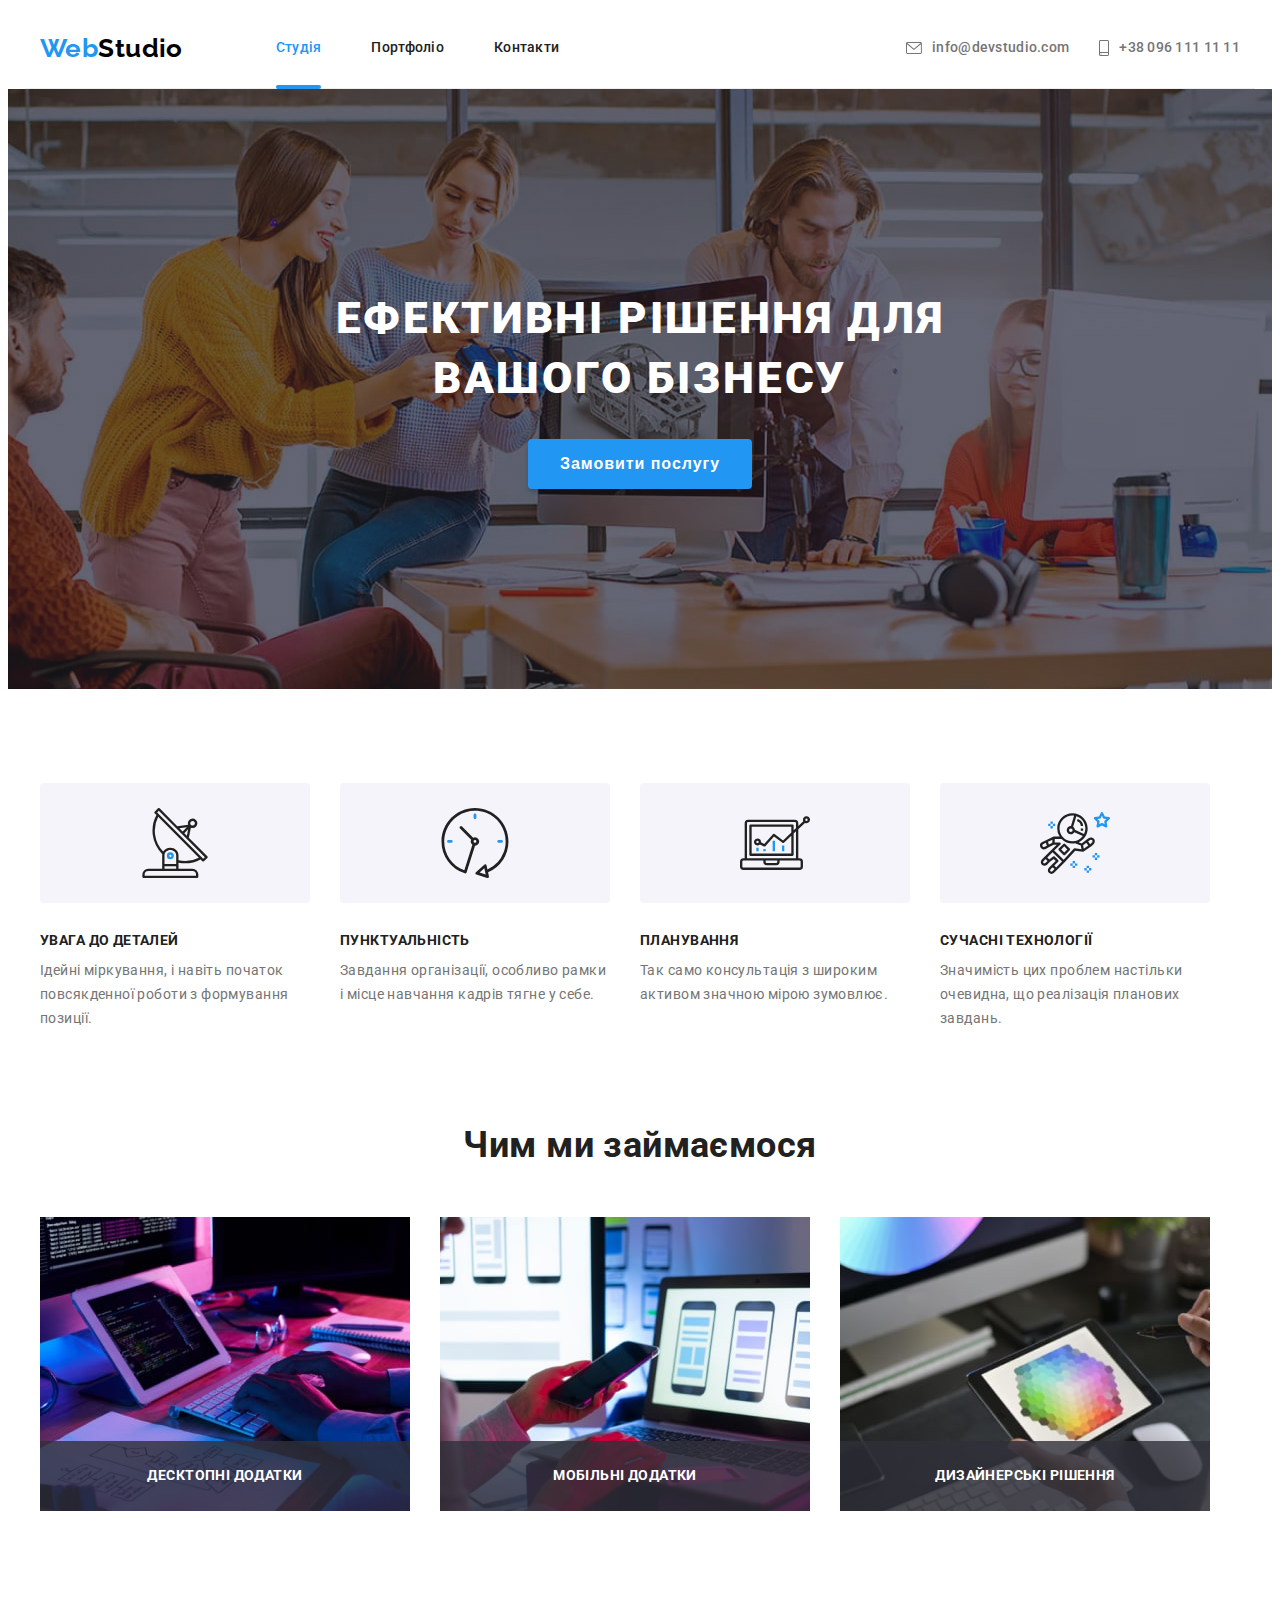
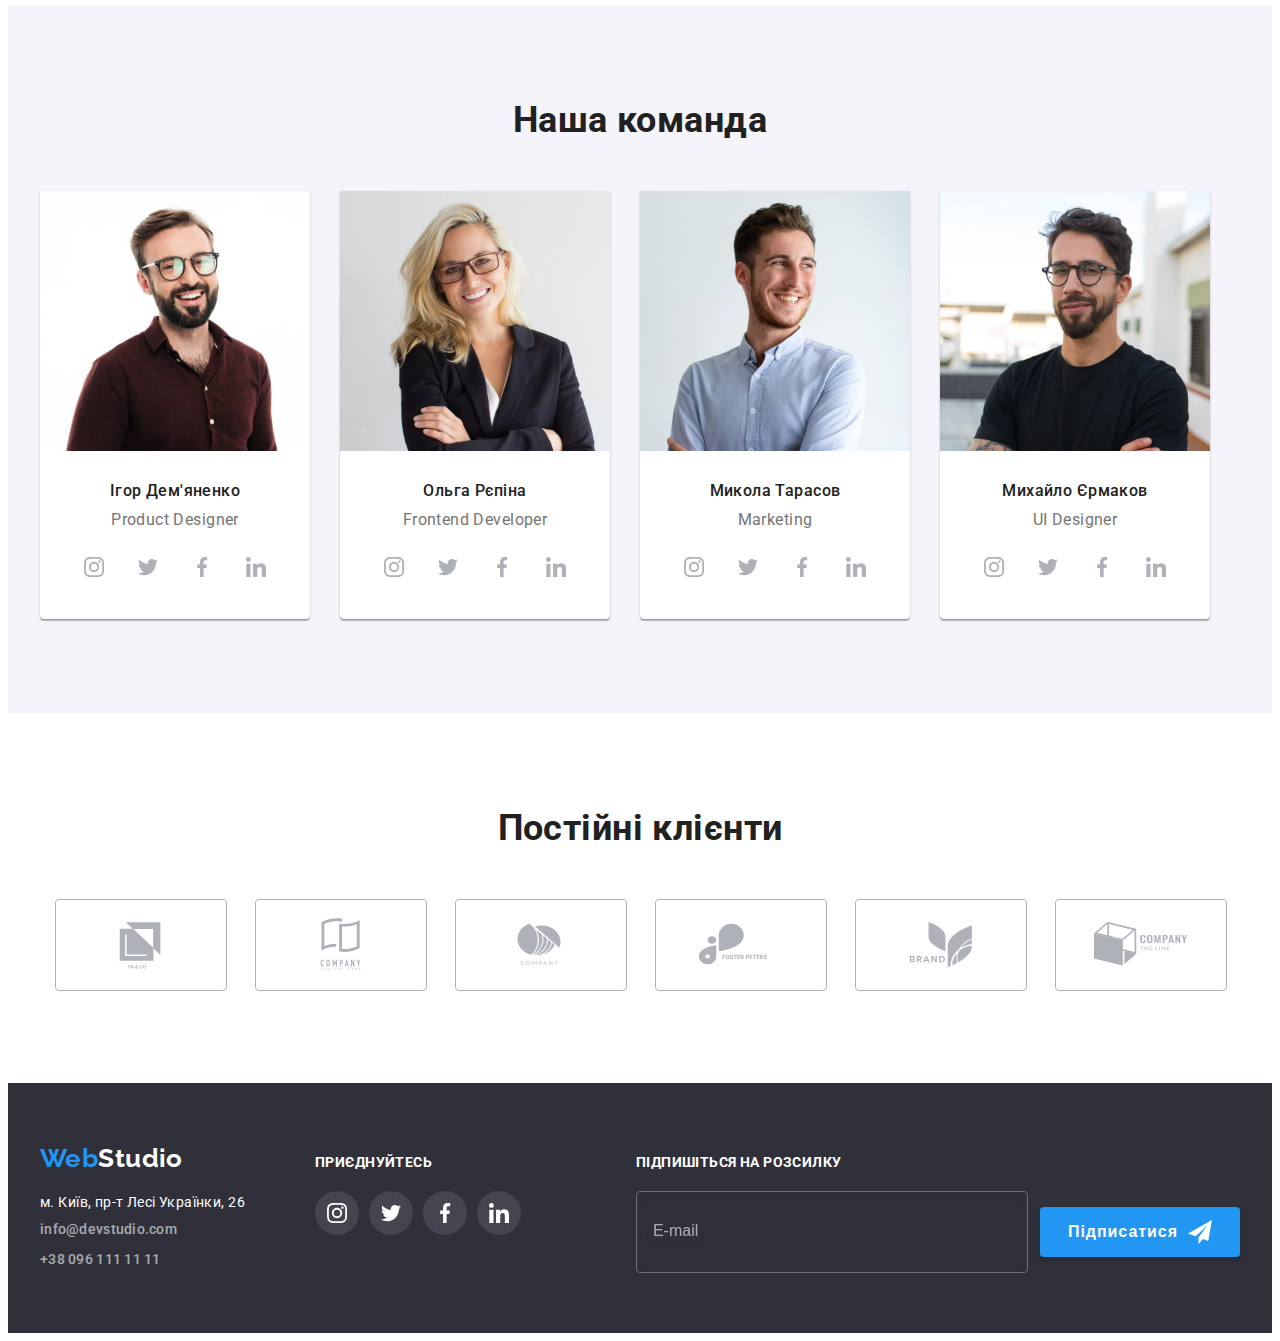
==== commit 0c4d4cb9: "hw-07-finish" ====
--- a/index.html
+++ b/index.html
@@ -18,33 +18,32 @@
     crossorigin="anonymous" referrerpolicy="no-referrer" />
 
   <link rel="stylesheet" href="./css/main.min.css">
-  <link rel="stylesheet" href="./css/styles.css" />
 </head>
 
 
 <body>
   <header class="header">
-    <div class="header-container container">
-      <a class="header__logo logo" lang="en" href="./index.html">
+    <div class="container">
+      <a class="logo" lang="en" href="./index.html">
         Web<span class="logo__studio-header">Studio</span>
       </a>
       <nav class="nav">
-        <ul class="nav__list list">
-          <li><a class="nav__link nav__link--current link" href="./index.html">Студія</a></li>
-          <li><a class="nav__link link" href="./portfolio.html">Портфоліо</a></li>
-          <li><a class="nav__link link" href="">Контакти</a></li>
+        <ul class="nav__list">
+          <li><a class="nav__link nav__link--current" href="./index.html">Студія</a></li>
+          <li><a class="nav__link" href="./portfolio.html">Портфоліо</a></li>
+          <li><a class="nav__link" href="">Контакти</a></li>
         </ul>
       </nav>
-      <ul class="contacts list">
+      <ul class="contacts">
         <li>
-          <a class="contacts__link link" href="mailto:info@devstudio.com">
+          <a class="contacts__link" href="mailto:info@devstudio.com">
             <svg class="contacts__icon" width="16" height="12">
               <use href="./images/icons.svg#envelope"></use>
             </svg>
             info@devstudio.com</a>
         </li>
         <li>
-          <a class="contacts__link link" href="tel:+380961111111">
+          <a class="contacts__link" href="tel:+380961111111">
             <svg class="contacts__icon" width="10" height="16">
               <use href="./images/icons.svg#smartphone"></use>
             </svg>
@@ -68,11 +67,11 @@
     <!-- Особливості -->
     <section class="features">
       <div class="container">
-        <h2 class="section-title visually-hidden">Особливості</h2>
-        <ul class="features__list list">
+        <h2 class="section__title visually-hidden">Особливості</h2>
+        <ul class="features__list">
           <li class="features__item">
-            <div class="features__icons">
-              <svg class="icon" width="70" height="70">
+            <div class="features__icon">
+              <svg width="70" height="70">
                 <use href="./images/icons.svg#antenna"></use>
               </svg>
             </div>
@@ -83,8 +82,8 @@
             </p>
           </li>
           <li class="features__item">
-            <div class="features__icons">
-              <svg class="icon" width="70" height="70">
+            <div class="features__icon">
+              <svg width="70" height="70">
                 <use href="./images/icons.svg#clock"></use>
               </svg>
             </div>
@@ -95,8 +94,8 @@
             </p>
           </li>
           <li class="features__item">
-            <div class="features__icons">
-              <svg class="icon" width="70" height="70">
+            <div class="features__icon">
+              <svg width="70" height="70">
                 <use href="./images/icons.svg#diagram"></use>
               </svg>
             </div>
@@ -106,8 +105,8 @@
             </p>
           </li>
           <li class="features__item">
-            <div class="features__icons">
-              <svg class="icon" width="70" height="70">
+            <div class="features__icon">
+              <svg width="70" height="70">
                 <use href="./images/icons.svg#astronaut"></use>
               </svg>
             </div>
@@ -124,8 +123,8 @@
     <!-- Чим ми займаємось -->
     <section class="works">
       <div class="container">
-        <h2 class="section-title">Чим ми займаємося</h2>
-        <ul class="works__list list">
+        <h2 class="section__title">Чим ми займаємося</h2>
+        <ul class="works__list">
           <li class="works__item">
             <img src="./images/box1.jpg" alt="cхема і код алгоритму" width="370" height="294" />
             <div class="works__overlay">
@@ -151,16 +150,16 @@
     <!-- Наша команда -->
     <section class="team">
       <div class="container">
-        <h2 class="section-title">Наша команда</h2>
-        <ul class="team__list list">
+        <h2 class="section__title">Наша команда</h2>
+        <ul class="team__list">
           <li class="team__item">
             <img src="./images/man1.jpg" alt="Дизайнер продукту" width="270" height="260" />
             <div class="team-member">
               <h3 class="team-member__name">Ігор Дем'яненко</h3>
               <p class="team-member__position" lang="en">Product Designer</p>
-              <ul class="socials list">
-                <li class="socials__item">
-                  <a class="socials__link link" href="https://instagram.com" target="_blank" rel="noopener noreferrer"
+              <ul class="socials">
+                <li class="socials__item">
+                  <a class="socials__link" href="https://instagram.com" target="_blank" rel="noopener noreferrer"
                     aria-label="Instagram icon">
                     <svg class="socials__icon" width="20" height="20">
                       <use href="./images/icons.svg#instagram"></use>
@@ -168,7 +167,7 @@
                   </a>
                 </li>
                 <li class="socials__item">
-                  <a class="socials__link link" href="https://twitter.com" aria-label="Twitter icon" target="_blank"
+                  <a class="socials__link" href="https://twitter.com" aria-label="Twitter icon" target="_blank"
                     rel="noopener noreferrer">
                     <svg class="socials__icon" width="20" height="20">
                       <use href="./images/icons.svg#twitter"></use>
@@ -176,7 +175,7 @@
                   </a>
                 </li>
                 <li class="socials__item">
-                  <a class="socials__link link" href="https://facebook.com" aria-label="Facebook icon" target="_blank"
+                  <a class="socials__link" href="https://facebook.com" aria-label="Facebook icon" target="_blank"
                     rel="noopener noreferrer">
                     <svg class="socials__icon" width="20" height="20">
                       <use href="./images/icons.svg#facebook"></use>
@@ -184,7 +183,7 @@
                   </a>
                 </li>
                 <li class="socials__item">
-                  <a class="socials__link link" href="https://linkedin.com" aria-label="LinkedIn icon" target="_blank"
+                  <a class="socials__link" href="https://linkedin.com" aria-label="LinkedIn icon" target="_blank"
                     rel="noopener noreferrer">
                     <svg class="socials__icon" width="20" height="20">
                       <use href="./images/icons.svg#linkedin"></use>
@@ -199,9 +198,9 @@
             <div class="team-member">
               <h3 class="team-member__name">Ольга Рєпіна</h3>
               <p class="team-member__position" lang="en">Frontend Developer</p>
-              <ul class="socials list">
-                <li class="socials__item">
-                  <a class="socials__link link" href="https://instagram.com" target="_blank" rel="noopener noreferrer"
+              <ul class="socials">
+                <li class="socials__item">
+                  <a class="socials__link" href="https://instagram.com" target="_blank" rel="noopener noreferrer"
                     aria-label="Instagram icon">
                     <svg class="socials__icon" width="20" height="20">
                       <use href="./images/icons.svg#instagram"></use>
@@ -209,7 +208,7 @@
                   </a>
                 </li>
                 <li class="socials__item">
-                  <a class="socials__link link" href="https://twitter.com" aria-label="Twitter icon" target="_blank"
+                  <a class="socials__link" href="https://twitter.com" aria-label="Twitter icon" target="_blank"
                     rel="noopener noreferrer">
                     <svg class="socials__icon" width="20" height="20">
                       <use href="./images/icons.svg#twitter"></use>
@@ -217,7 +216,7 @@
                   </a>
                 </li>
                 <li class="socials__item">
-                  <a class="socials__link link" href="https://facebook.com" aria-label="Facebook icon" target="_blank"
+                  <a class="socials__link" href="https://facebook.com" aria-label="Facebook icon" target="_blank"
                     rel="noopener noreferrer">
                     <svg class="socials__icon" width="20" height="20">
                       <use href="./images/icons.svg#facebook"></use>
@@ -225,7 +224,7 @@
                   </a>
                 </li>
                 <li class="socials__item">
-                  <a class="socials__link link" href="https://linkedin.com" aria-label="LinkedIn icon" target="_blank"
+                  <a class="socials__link" href="https://linkedin.com" aria-label="LinkedIn icon" target="_blank"
                     rel="noopener noreferrer">
                     <svg class="socials__icon" width="20" height="20">
                       <use href="./images/icons.svg#linkedin"></use>
@@ -240,9 +239,9 @@
             <div class="team-member">
               <h3 class="team-member__name">Микола Тарасов</h3>
               <p class="team-member__position" lang="en">Marketing</p>
-              <ul class="socials list">
-                <li class="socials__item">
-                  <a class="socials__link link" href="https://instagram.com" target="_blank" rel="noopener noreferrer"
+              <ul class="socials">
+                <li class="socials__item">
+                  <a class="socials__link" href="https://instagram.com" target="_blank" rel="noopener noreferrer"
                     aria-label="Instagram icon">
                     <svg class="socials__icon" width="20" height="20">
                       <use href="./images/icons.svg#instagram"></use>
@@ -250,7 +249,7 @@
                   </a>
                 </li>
                 <li class="socials__item">
-                  <a class="socials__link link" href="https://twitter.com" aria-label="Twitter icon" target="_blank"
+                  <a class="socials__link" href="https://twitter.com" aria-label="Twitter icon" target="_blank"
                     rel="noopener noreferrer">
                     <svg class="socials__icon" width="20" height="20">
                       <use href="./images/icons.svg#twitter"></use>
@@ -258,7 +257,7 @@
                   </a>
                 </li>
                 <li class="socials__item">
-                  <a class="socials__link link" href="https://facebook.com" aria-label="Facebook icon" target="_blank"
+                  <a class="socials__link" href="https://facebook.com" aria-label="Facebook icon" target="_blank"
                     rel="noopener noreferrer">
                     <svg class="socials__icon" width="20" height="20">
                       <use href="./images/icons.svg#facebook"></use>
@@ -266,7 +265,7 @@
                   </a>
                 </li>
                 <li class="socials__item">
-                  <a class="socials__link link" href="https://linkedin.com" aria-label="LinkedIn icon" target="_blank"
+                  <a class="socials__link" href="https://linkedin.com" aria-label="LinkedIn icon" target="_blank"
                     rel="noopener noreferrer">
                     <svg class="socials__icon" width="20" height="20">
                       <use href="./images/icons.svg#linkedin"></use>
@@ -281,9 +280,9 @@
             <div class="team-member">
               <h3 class="team-member__name">Михайло Єрмаков</h3>
               <p class="team-member__position" lang="en">UI Designer</p>
-              <ul class="socials list">
-                <li class="socials__item">
-                  <a class="socials__link link" href="https://instagram.com" target="_blank" rel="noopener noreferrer"
+              <ul class="socials">
+                <li class="socials__item">
+                  <a class="socials__link" href="https://instagram.com" target="_blank" rel="noopener noreferrer"
                     aria-label="Instagram icon">
                     <svg class="socials__icon" width="20" height="20">
                       <use href="./images/icons.svg#instagram"></use>
@@ -291,7 +290,7 @@
                   </a>
                 </li>
                 <li class="socials__item">
-                  <a class="socials__link link" href="https://twitter.com" aria-label="Twitter icon" target="_blank"
+                  <a class="socials__link" href="https://twitter.com" aria-label="Twitter icon" target="_blank"
                     rel="noopener noreferrer">
                     <svg class="socials__icon" width="20" height="20">
                       <use href="./images/icons.svg#twitter"></use>
@@ -299,7 +298,7 @@
                   </a>
                 </li>
                 <li class="socials__item">
-                  <a class="socials__link link" href="https://facebook.com" aria-label="Facebook icon" target="_blank"
+                  <a class="socials__link" href="https://facebook.com" aria-label="Facebook icon" target="_blank"
                     rel="noopener noreferrer">
                     <svg class="socials__icon" width="20" height="20">
                       <use href="./images/icons.svg#facebook"></use>
@@ -307,7 +306,7 @@
                   </a>
                 </li>
                 <li class="socials__item">
-                  <a class="socials__link link" href="https://linkedin.com" aria-label="LinkedIn icon" target="_blank"
+                  <a class="socials__link" href="https://linkedin.com" aria-label="LinkedIn icon" target="_blank"
                     rel="noopener noreferrer">
                     <svg class="socials__icon" width="20" height="20">
                       <use href="./images/icons.svg#linkedin"></use>
@@ -324,10 +323,10 @@
     <!-- Постійні клієнти -->
     <section class="clients">
       <div class="container">
-        <h2 class="section-title">Постійні клієнти</h2>
-        <ul class="clients__list list">
+        <h2 class="section__title">Постійні клієнти</h2>
+        <ul class="clients__list">
           <li class="clients__item">
-            <a class="clients__link link" href="">
+            <a class="clients__link" href="">
               <svg class="clients__logo" width="106" height="60">
                 <use href="./images/icons.svg#logo1"></use>
               </svg>
@@ -375,54 +374,54 @@
 
   <footer class="footer">
     <div class="container">
-      <div class="footer-contacts">
+      <div class="footer__contacts">
         <a class="logo" lang="en" href="./index.html">
           Web<span class="logo__studio-footer">Studio</span></a>
         <address class="address">
-          <a class="link" href="https://goo.gl/maps/7sUeBpfC4185EdPBA" target="_blank"
+          <a class="address__link" href="https://goo.gl/maps/7sUeBpfC4185EdPBA" target="_blank"
             rel="noopener noreferrer nofollow">
             м. Київ, пр-т Лесі Українки, 26
           </a>
         </address>
-        <ul class="footer-contacts list">
-          <li class="item">
-            <a class="link" href="mailto:info@devstudio.com">info@devstudio.com</a>
-          </li>
-          <li class="item">
-            <a class="link" href="tel:+380961111111">+38 096 111 11 11</a>
-          </li>
-        </ul>
-      </div>
-
-      <div class="footer-social">
-        <p class="footer-title">Приєднуйтесь</p>
-        <ul class="footer-socials list">
-          <li class="footer-social-item">
-            <a class="socials__link link" href="https://instagram.com" target="_blank" rel="noopener noreferrer"
+        <ul class="contacts">
+          <li class="contacts__item">
+            <a class="contacts__link" href="mailto:info@devstudio.com">info@devstudio.com</a>
+          </li>
+          <li class="contacts__item">
+            <a class="contacts__link" href="tel:+380961111111">+38 096 111 11 11</a>
+          </li>
+        </ul>
+      </div>
+
+      <div class="footer__social">
+        <p class="footer__title">Приєднуйтесь</p>
+        <ul class="socials">
+          <li class="socials__item">
+            <a class="socials__link" href="https://instagram.com" target="_blank" rel="noopener noreferrer"
               aria-label="Instagram icon">
               <svg class="socials__icon" width="20" height="20">
                 <use href="./images/icons.svg#instagram"></use>
               </svg>
             </a>
           </li>
-          <li class="footer-social-item">
-            <a class="socials__link link" href="https://twitter.com" aria-label="Twitter icon" target="_blank"
+          <li class="socials__item">
+            <a class="socials__link" href="https://twitter.com" aria-label="Twitter icon" target="_blank"
               rel="noopener noreferrer">
               <svg class="socials__icon" width="20" height="20">
                 <use href="./images/icons.svg#twitter"></use>
               </svg>
             </a>
           </li>
-          <li class="footer-social-item">
-            <a class="socials__link link" href="https://facebook.com" aria-label="Facebook icon" target="_blank"
+          <li class="socials__item">
+            <a class="socials__link" href="https://facebook.com" aria-label="Facebook icon" target="_blank"
               rel="noopener noreferrer">
               <svg class="socials__icon" width="20" height="20">
                 <use href="./images/icons.svg#facebook"></use>
               </svg>
             </a>
           </li>
-          <li class="footer-social-item">
-            <a class="socials__link link" href="https://linkedin.com" aria-label="LinkedIn icon" target="_blank"
+          <li class="socials__item">
+            <a class="socials__link" href="https://linkedin.com" aria-label="LinkedIn icon" target="_blank"
               rel="noopener noreferrer">
               <svg class="socials__icon" width="20" height="20">
                 <use href="./images/icons.svg#linkedin"></use>
@@ -432,11 +431,11 @@
         </ul>
       </div>
 
-      <div class="footer-subscription">
-        <p class="footer-title">Підпишіться на розсилку</p>
-        <form class="footer-form">
+      <div class="footer__subscription">
+        <p class="footer__title">Підпишіться на розсилку</p>
+        <form class="footer__form">
           <label>
-            <input class="footer-input" type="email" name="email" placeholder="E-mail" /></label>
+            <input class="footer__input" type="email" name="email" placeholder="E-mail" /></label>
           <button class="btn" type="submit">
             Підписатися
             <svg class="send-icon" width="24" height="24">
@@ -451,48 +450,48 @@
   <!-- Modal -->
   <div class="backdrop is-hidden" data-modal>
     <div class="modal">
-      <button type="button" class="modal-close" data-modal-close>
-        <svg class="modal-close-icon" width="18" height="18">
+      <button type="button" class="modal__close" data-modal-close>
+        <svg class="modal__close-icon" width="18" height="18">
           <use href="./images/icons.svg#close"></use>
         </svg>
       </button>
 
-      <strong class="modal-label">Залиште свої дані, ми вам передзвонимо</strong>
-      <form class="modal-form" name="modal_form">
-        <div class="modal-field" role="group">
-          <label class="label-item" for="name">Ім'я</label>
-          <div class="field-input">
-            <input class="input-item" type="text" name="name" id="name" />
-            <svg class="input-icon" width="18" height="18">
+      <strong class="modal__title">Залиште свої дані, ми вам передзвонимо</strong>
+      <form class="modal__form" name="modal_form">
+        <div class="modal__field" role="group">
+          <label class="modal__label" for="name">Ім'я</label>
+          <div class="modal__input">
+            <input class="modal__input-item" type="text" name="name" id="name" />
+            <svg class="modal__input-icon" width="18" height="18">
               <use href="./images/icons.svg#person"></use>
             </svg>
           </div>
-          <label class="label-item" for="phone">Телефон</label>
-          <div class="field-input">
-            <input class="input-item" type="tel" name="phone" id="phone" />
-            <svg class="input-icon" width="18" height="18">
+          <label class="modal__label" for="phone">Телефон</label>
+          <div class="modal__input">
+            <input class="modal__input-item" type="tel" name="phone" id="phone" />
+            <svg class="modal__input-icon" width="18" height="18">
               <use href="./images/icons.svg#phone"></use>
             </svg>
           </div>
-          <label class="label-item" for="email">Пошта</label>
-          <div class="field-input">
-            <input class="input-item" type="email" name="email" id="email" />
-            <svg class="input-icon" width="18" height="18">
+          <label class="modal__label" for="email">Пошта</label>
+          <div class="modal__input">
+            <input class="modal__input-item" type="email" name="email" id="email" />
+            <svg class="modal__input-icon" width="18" height="18">
               <use href="./images/icons.svg#email"></use>
             </svg>
           </div>
-          <label class="label-item" for="comment">Коментар</label>
-          <textarea class="input-comment" name="comment" id="comment" placeholder="Введіть текст"></textarea>
+          <label class="modal__label" for="comment">Коментар</label>
+          <textarea class="modal__input-comment" name="comment" id="comment" placeholder="Введіть текст"></textarea>
         </div>
 
-        <div class="checkbox-field" role="group">
-          <input class="modal-checkbox visually-hidden" type="checkbox" name="checkbox" id="checkbox" />
-          <label class="checkbox-label" for="checkbox">
-            <svg class="checkbox-icon" width="16" height="15">
+        <div class="checkbox" role="group">
+          <input class="modal__checkbox visually-hidden" type="checkbox" name="checkbox" id="checkbox" />
+          <label class="checkbox__label" for="checkbox">
+            <svg class="checkbox__icon" width="16" height="15">
               <use href="./images/icons.svg#check"></use>
             </svg>
             Погоджуюся з розсилкою та приймаю
-            <a class="checkbox-link" href="">Умови договору</a>
+            <a class="checkbox__link" href="">Умови договору</a>
           </label>
         </div>
         <button class="btn" type="submit">Відправити</button>
--- a/css/main.min.css
+++ b/css/main.min.css
@@ -1 +1 @@
-:root{--primary-text-color: #757575;--tittle-text-color: #212121;--accent-color: #2196f3;--primary-bg-color: #ffffff;--secondary-bg-color: #f5f4fa;--footer-color: #2f303a;--icon-color: #afb1b8;--trns: 250ms cubic-bezier(0.4, 0, 0.2, 1)}.visually-hidden{position:absolute;white-space:nowrap;width:1px;height:1px;overflow:hidden;border:0;padding:0;clip:rect(0 0 0 0);-webkit-clip-path:inset(50%);clip-path:inset(50%);margin:-1px}.filters__btn,.btn{text-align:center;border:none;border-radius:4px;cursor:pointer}body{background-color:var(--primary-bg-color);color:var(--primary-text-color);font-family:Roboto,sans-serif;font-size:14px;letter-spacing:.03em}h1,h2,h3,p{margin:0}.list{list-style:none;padding:0;margin:0}.link{text-decoration:none;color:currentColor}img{display:block;max-width:100%;height:auto}.section{padding-top:94px;padding-bottom:94px}.section-title{margin-bottom:50px;color:var(--tittle-text-color);font-weight:700;font-size:36px;line-height:1.17;text-align:center}.container{width:1200px;padding-left:15px;padding-right:15px;margin-left:auto;margin-right:auto}.header-container{display:-webkit-box;display:-ms-flexbox;display:flex;-webkit-box-align:center;-ms-flex-align:center;align-items:center;border-bottom:1px solid #eee}.header-container .header__logo{margin-right:93px}.logo{color:var(--accent-color);font-family:Raleway,sans-serif;font-weight:700;font-size:26px;line-height:1.19;text-decoration:none}.logo__studio-header{color:#000}.logo__studio-footer{color:var(--primary-bg-color)}.nav{margin-right:auto}.nav__list{display:-webkit-box;display:-ms-flexbox;display:flex;gap:50px}.nav__link{position:relative;display:block;padding-top:32px;padding-bottom:32px;color:var(--tittle-text-color);font-weight:500;line-height:1.14;letter-spacing:.02em;-webkit-transition:color var(--trns);transition:color var(--trns)}.nav__link:hover,.nav__link:focus{color:var(--accent-color)}.nav__link--current{color:var(--accent-color)}.nav__link--current::after{content:"";position:absolute;bottom:-1px;left:0;width:100%;height:4px;background-color:var(--accent-color);border-radius:2px}.contacts{display:-webkit-box;display:-ms-flexbox;display:flex;gap:30px}.contacts__link{display:-webkit-box;display:-ms-flexbox;display:flex;-webkit-box-align:center;-ms-flex-align:center;align-items:center;color:var(--primary-text-color);font-weight:500;line-height:1.14;letter-spacing:.02em;-webkit-transition:color var(--trns);transition:color var(--trns)}.contacts__link:hover,.contacts__link:focus{color:var(--accent-color)}.contacts__icon{fill:currentColor;margin-right:10px}.hero{text-align:center;max-width:1600px;margin:0 auto;padding-top:200px;padding-bottom:200px;background-color:rgba(47,48,58,.4);background-image:-webkit-gradient(linear, left top, left bottom, from(rgba(47, 48, 58, 0.4)), to(rgba(47, 48, 58, 0.4))),url(../images/hero.jpg);background-image:linear-gradient(rgba(47, 48, 58, 0.4), rgba(47, 48, 58, 0.4)),url(../images/hero.jpg);background-repeat:no-repeat;background-position:center;background-size:cover}.hero__title{margin:0 auto;margin-bottom:30px;width:696px;color:var(--primary-bg-color);font-weight:900;font-size:44px;line-height:1.36;letter-spacing:.06em;text-transform:uppercase}.hero__btn{padding:10px 32px}.btn{min-width:200px;color:var(--primary-bg-color);background-color:var(--accent-color);font-weight:700;font-size:16px;line-height:1.88;letter-spacing:.06em;-webkit-box-shadow:0px 4px 4px rgba(0,0,0,.15);box-shadow:0px 4px 4px rgba(0,0,0,.15);-webkit-transition:background-color var(--trns);transition:background-color var(--trns)}.btn:hover,.btn:focus{background-color:#188ce8}.features{padding-top:94px;padding-bottom:94px}.features__icons{display:-webkit-box;display:-ms-flexbox;display:flex;-webkit-box-align:center;-ms-flex-align:center;align-items:center;-webkit-box-pack:center;-ms-flex-pack:center;justify-content:center;margin-bottom:30px;width:270px;height:120px;background-color:var(--secondary-bg-color);border-radius:4px}.features__list{display:-webkit-box;display:-ms-flexbox;display:flex}.features__list .features__item{width:270px;line-height:1.71}.features__list .features__item:not(:last-child){margin-right:30px}.features__list .features__title{margin-bottom:10px;color:var(--tittle-text-color);font-weight:700;font-size:14px;line-height:1.14;text-transform:uppercase}.works{padding-top:0;padding-bottom:94px}.works__list{display:-webkit-box;display:-ms-flexbox;display:flex}.works__item{position:relative}.works__item:not(:last-child){margin-right:30px}.works__overlay{position:absolute;bottom:0;left:0;width:100%;height:70px;background:rgba(47,48,58,.8);display:-webkit-box;display:-ms-flexbox;display:flex;-webkit-box-align:center;-ms-flex-align:center;align-items:center;-webkit-box-pack:center;-ms-flex-pack:center;justify-content:center}.works__overlay-text{font-weight:700;line-height:1.14;text-align:center;text-transform:uppercase;color:var(--primary-bg-color)}.team{padding-top:94px;padding-bottom:94px;background-color:var(--secondary-bg-color)}.team__list{display:-webkit-box;display:-ms-flexbox;display:flex}.team__item:not(:last-child){margin-right:30px}.team__item{background-color:var(--primary-bg-color);border-radius:0px 0px 4px 4px;-webkit-box-shadow:0px 1px 3px rgba(0,0,0,.12),0px 1px 1px rgba(0,0,0,.14),0px 2px 1px rgba(0,0,0,.2);box-shadow:0px 1px 3px rgba(0,0,0,.12),0px 1px 1px rgba(0,0,0,.14),0px 2px 1px rgba(0,0,0,.2)}.team-member{padding-top:30px;padding-bottom:30px}.team-member__name{margin-bottom:10px;color:var(--tittle-text-color);font-weight:500;font-size:16px;line-height:1.19;text-align:center}.team-member__position{font-size:16px;line-height:1.19;text-align:center;margin-bottom:16px}.socials{display:-webkit-box;display:-ms-flexbox;display:flex;-webkit-box-pack:center;-ms-flex-pack:center;justify-content:center;-webkit-box-align:center;-ms-flex-align:center;align-items:center;gap:10px}.socials__item{width:44px;height:44px}.socials__link{display:-webkit-box;display:-ms-flexbox;display:flex;-webkit-box-pack:center;-ms-flex-pack:center;justify-content:center;-webkit-box-align:center;-ms-flex-align:center;align-items:center;width:100%;height:100%;border-radius:50%;color:var(--icon-color);-webkit-transition:color var(--trns),background-color var(--trns);transition:color var(--trns),background-color var(--trns)}.socials__link:hover,.socials__link:focus{color:var(--primary-bg-color);background-color:var(--accent-color)}.socials__icon{fill:currentColor}.clients{padding-top:94px;padding-bottom:94px}.clients__list{display:-webkit-box;display:-ms-flexbox;display:flex;-webkit-box-pack:center;-ms-flex-pack:center;justify-content:center;-webkit-box-align:center;-ms-flex-align:center;align-items:center;gap:30px}.clients__item{width:170px;height:90px}.clients__link{display:-webkit-box;display:-ms-flexbox;display:flex;-webkit-box-pack:center;-ms-flex-pack:center;justify-content:center;-webkit-box-align:center;-ms-flex-align:center;align-items:center;width:100%;height:100%;color:var(--icon-color);border:1px solid var(--icon-color);border-radius:4px;-webkit-transition:color var(--trns),border var(--trns);transition:color var(--trns),border var(--trns)}.clients__link:hover,.clients__link:focus{color:var(--accent-color);border:1px solid var(--accent-color)}.clients__logo{fill:currentColor}.filters__list{display:-webkit-box;display:-ms-flexbox;display:flex;-webkit-box-pack:center;-ms-flex-pack:center;justify-content:center;margin-bottom:50px}.filters__item:not(:last-child){margin-right:8px}.filters__btn{padding:6px 22px;color:var(--tittle-text-color);background-color:var(--secondary-bg-color);font-weight:500;font-size:16px;line-height:1.62;-webkit-transition:color var(--trns),background-color var(--trns),-webkit-box-shadow var(--trns);transition:color var(--trns),background-color var(--trns),-webkit-box-shadow var(--trns);transition:color var(--trns),background-color var(--trns),box-shadow var(--trns);transition:color var(--trns),background-color var(--trns),box-shadow var(--trns),-webkit-box-shadow var(--trns)}.filters__btn:hover,.filters__btn:focus{color:var(--primary-bg-color);background-color:var(--accent-color);-webkit-box-shadow:0px 3px 1px rgba(0,0,0,.1),0px 1px 2px rgba(0,0,0,.08),0px 2px 2px rgba(0,0,0,.12);box-shadow:0px 3px 1px rgba(0,0,0,.1),0px 1px 2px rgba(0,0,0,.08),0px 2px 2px rgba(0,0,0,.12)}.projects__list{display:-webkit-box;display:-ms-flexbox;display:flex;-ms-flex-wrap:wrap;flex-wrap:wrap;gap:30px}.projects__link{display:block;-webkit-transition:-webkit-box-shadow var(--trns);transition:-webkit-box-shadow var(--trns);transition:box-shadow var(--trns);transition:box-shadow var(--trns), -webkit-box-shadow var(--trns)}.projects__link:hover,.projects__link:focus{-webkit-box-shadow:0px 1px 1px rgba(0,0,0,.12),0px 4px 4px rgba(0,0,0,.06),1px 4px 6px rgba(0,0,0,.16);box-shadow:0px 1px 1px rgba(0,0,0,.12),0px 4px 4px rgba(0,0,0,.06),1px 4px 6px rgba(0,0,0,.16)}.projects__thumb{position:relative;overflow:hidden}.projects__overlay{position:absolute;top:0;left:0;-webkit-transform:translateY(100%);transform:translateY(100%);width:100%;height:100%;padding:63px 24px;background-color:rgba(33,150,243,.9);-webkit-transition:-webkit-transform var(--trns);transition:-webkit-transform var(--trns);transition:transform var(--trns);transition:transform var(--trns), -webkit-transform var(--trns)}.projects__overlay-text{font-size:18px;line-height:1.56;color:var(--primary-bg-color)}.projects__item:hover .projects__overlay{-webkit-transform:translateY(0);transform:translateY(0)}.projects__description{padding:20px 24px;border:1px solid #eee;border-top:none}.projects__name{margin-bottom:4px;color:var(--tittle-text-color);font-weight:700;font-size:18px;line-height:2;letter-spacing:.06em}.projects__category{color:var(--primary-text-color);font-size:16px;line-height:1.88}.footer{padding-top:60px;padding-bottom:60px;background-color:var(--footer-color)}.footer .container{display:-webkit-box;display:-ms-flexbox;display:flex;-webkit-box-align:baseline;-ms-flex-align:baseline;align-items:baseline}.footer .logo{display:block;margin-bottom:20px;margin-right:0}.address{margin-bottom:9px;color:var(--primary-bg-color);font-style:normal}.footer-contacts{margin-right:70px;color:rgba(255,255,255,.6);line-height:1.5}.footer-contacts .item:not(:last-child){margin-bottom:9px}.footer-contacts .link{-webkit-transition:color var(--trns);transition:color var(--trns)}.footer-contacts .link:hover,.footer-contacts .link:focus{color:var(--accent-color)}.footer-title{margin-bottom:20px;font-weight:700;line-height:1.14;text-transform:uppercase;color:var(--primary-bg-color)}.footer-socials{display:-webkit-box;display:-ms-flexbox;display:flex;gap:10px}.footer-social-item{width:44px;height:44px}.footer .socials-link{background-color:rgba(255,255,255,.1);color:var(--primary-bg-color);-webkit-transition:background-color var(--trns);transition:background-color var(--trns)}.footer .socials-link:hover,.footer .socials-link:focus{background-color:var(--accent-color)}.footer-subscription{margin-left:auto}.footer-form{display:-webkit-box;display:-ms-flexbox;display:flex;-webkit-box-align:center;-ms-flex-align:center;align-items:center;gap:12px}.footer-input{padding:15px 16px;width:358px;height:50px;border:1px solid rgba(255,255,255,.3);-webkit-filter:drop-shadow(0px 4px 4px rgba(0, 0, 0, 0.15));filter:drop-shadow(0px 4px 4px rgba(0, 0, 0, 0.15));border-radius:4px;background:rgba(0,0,0,0);color:rgba(255,255,255,.6)}.footer-input::-webkit-input-placeholder{font-size:16px;line-height:1.25;color:rgba(255,255,255,.6)}.footer-input::-moz-placeholder{font-size:16px;line-height:1.25;color:rgba(255,255,255,.6)}.footer-input:-ms-input-placeholder{font-size:16px;line-height:1.25;color:rgba(255,255,255,.6)}.footer-input::-ms-input-placeholder{font-size:16px;line-height:1.25;color:rgba(255,255,255,.6)}.footer-input::placeholder{font-size:16px;line-height:1.25;color:rgba(255,255,255,.6)}.footer-form .btn{display:-webkit-box;display:-ms-flexbox;display:flex;-webkit-box-align:center;-ms-flex-align:center;align-items:center;-webkit-box-pack:center;-ms-flex-pack:center;justify-content:center;padding:10px 28px}.send-icon{margin-left:10px}.backdrop{position:fixed;top:0;left:0;width:100%;height:100%;background-color:rgba(0,0,0,.2);-webkit-transition:opacity var(--trns),visibility var(--trns);transition:opacity var(--trns),visibility var(--trns)}.backdrop.is-hidden{opacity:0;visibility:hidden;pointer-events:none}.modal{position:absolute;top:50%;left:50%;-webkit-transform:translate(-50%, -50%);transform:translate(-50%, -50%);width:528px;min-height:581px;padding:40px;background-color:var(--primary-bg-color);border-radius:4px;-webkit-box-shadow:0px 1px 3px rgba(0,0,0,.12),0px 1px 1px rgba(0,0,0,.14),0px 2px 1px rgba(0,0,0,.2);box-shadow:0px 1px 3px rgba(0,0,0,.12),0px 1px 1px rgba(0,0,0,.14),0px 2px 1px rgba(0,0,0,.2);-webkit-transition:opacity var(--trns),-webkit-transform var(--trns);transition:opacity var(--trns),-webkit-transform var(--trns);transition:transform var(--trns),opacity var(--trns);transition:transform var(--trns),opacity var(--trns),-webkit-transform var(--trns)}.backdrop.is-hidden .modal{opacity:0;-webkit-transform:translateX(-50%) translateY(-20%);transform:translateX(-50%) translateY(-20%)}.modal-close{position:absolute;top:8px;right:8px;padding:0;display:-webkit-box;display:-ms-flexbox;display:flex;-webkit-box-align:center;-ms-flex-align:center;align-items:center;-webkit-box-pack:center;-ms-flex-pack:center;justify-content:center;width:30px;height:30px;background-color:rgba(0,0,0,0);border-radius:50%;border:1px solid rgba(0,0,0,.1);cursor:pointer}.modal-close .modal-close-icon{-webkit-transition:fill var(--trns);transition:fill var(--trns)}.modal-close:hover .modal-close-icon,.modal-close:focus .modal-close-icon{fill:var(--accent-color)}.modal-label{display:block;text-align:center;margin-bottom:12px;font-weight:700;font-size:20px;line-height:1.15;color:var(--tittle-text-color)}.modal-field{margin-bottom:20px}.label-item{display:block;font-size:12px;line-height:1.1666666667;letter-spacing:.01em;margin-bottom:4px}.field-input{position:relative;margin-bottom:10px}.input-item{width:100%;height:40px;padding-left:42px;border:1px solid rgba(33,33,33,.2);border-radius:4px;outline:1px solid rgba(0,0,0,0);-webkit-transition:border-color var(--trns);transition:border-color var(--trns)}.input-icon{position:absolute;top:11px;left:12px;-webkit-transition:fill var(--trns);transition:fill var(--trns)}.input-comment{width:100%;height:120px;padding:12px 16px;border:1px solid rgba(33,33,33,.2);border-radius:4px;outline:1px solid rgba(0,0,0,0);resize:none;-webkit-transition:border-color var(--trns);transition:border-color var(--trns)}.input-item:focus,.input-comment:focus,.input-item:focus+.input-icon{border-color:var(--accent-color);fill:var(--accent-color)}.input-comment::-webkit-input-placeholder{font-size:12px;line-height:1.1666666667;letter-spacing:.01em;color:rgba(117,117,117,.5)}.input-comment::-moz-placeholder{font-size:12px;line-height:1.1666666667;letter-spacing:.01em;color:rgba(117,117,117,.5)}.input-comment:-ms-input-placeholder{font-size:12px;line-height:1.1666666667;letter-spacing:.01em;color:rgba(117,117,117,.5)}.input-comment::-ms-input-placeholder{font-size:12px;line-height:1.1666666667;letter-spacing:.01em;color:rgba(117,117,117,.5)}.input-comment::placeholder{font-size:12px;line-height:1.1666666667;letter-spacing:.01em;color:rgba(117,117,117,.5)}.checkbox-field{display:-webkit-box;display:-ms-flexbox;display:flex;-webkit-box-pack:center;-ms-flex-pack:center;justify-content:center;margin-bottom:30px}.checkbox-label{display:-webkit-box;display:-ms-flexbox;display:flex;-webkit-box-align:center;-ms-flex-align:center;align-items:center;gap:7px;line-height:1.71;-webkit-user-select:none;-moz-user-select:none;-ms-user-select:none;user-select:none}.checkbox-icon{display:inline-block;width:16px;height:15px;border-radius:2px;border:2px solid var(--tittle-text-color);-webkit-transition:var(--trns);transition:var(--trns)}.modal-checkbox:checked+.checkbox-label .checkbox-icon{border:rgba(0,0,0,0);background-color:var(--accent-color)}.modal-checkbox:focus+.checkbox-label .checkbox-icon{-webkit-transform:scale(1.1);transform:scale(1.1)}.checkbox-link{color:var(--accent-color);text-underline-offset:3px}.modal-form .btn{display:block;margin:0 auto;padding:10px 52px}/*# sourceMappingURL=main.min.css.map */+:root{--main-font: "Roboto", sans-serif;--secondary-font: "Raleway", sans-serif;--primary-text-color: #757575;--tittle-text-color: #212121;--accent-color: #2196f3;--primary-bg-color: #ffffff;--secondary-bg-color: #f5f4fa;--footer-color: #2f303a;--icon-color: #afb1b8;--trns: 250ms cubic-bezier(0.4, 0, 0.2, 1)}.visually-hidden{position:absolute;white-space:nowrap;width:1px;height:1px;overflow:hidden;border:0;padding:0;clip:rect(0 0 0 0);-webkit-clip-path:inset(50%);clip-path:inset(50%);margin:-1px}.projects__list,.filters__list,.clients__list,.socials,.team__list,.works__list,.features__list,.contacts,.nav__list{list-style:none;padding:0;margin:0}.footer .address__link,.projects__link,.clients__link,.socials__link,.contacts__link,.nav__link{text-decoration:none;color:currentColor}.filters__btn,.btn{text-align:center;border:none;border-radius:4px;cursor:pointer}body{background-color:var(--primary-bg-color);color:var(--primary-text-color);font-family:var(--main-font);font-size:14px;letter-spacing:.03em}h1,h2,h3,p{margin:0}img{display:block;max-width:100%;height:auto}.section{padding-top:94px;padding-bottom:94px}.section__title{margin-bottom:50px;color:var(--tittle-text-color);font-weight:700;font-size:36px;line-height:1.17;text-align:center}.container{width:1200px;padding-left:15px;padding-right:15px;margin-left:auto;margin-right:auto}.header .container{display:-webkit-box;display:-ms-flexbox;display:flex;-webkit-box-align:center;-ms-flex-align:center;align-items:center;border-bottom:1px solid #eee}.header .logo{margin-right:93px}.logo{color:var(--accent-color);font-family:var(--secondary-font);font-weight:700;font-size:26px;line-height:1.19;text-decoration:none}.logo__studio-header{color:#000}.logo__studio-footer{color:var(--primary-bg-color)}.nav{margin-right:auto}.nav__list{display:-webkit-box;display:-ms-flexbox;display:flex;gap:50px}.nav__link{position:relative;display:block;padding-top:32px;padding-bottom:32px;color:var(--tittle-text-color);font-weight:500;line-height:1.14;letter-spacing:.02em;-webkit-transition:color var(--trns);transition:color var(--trns)}.nav__link:hover,.nav__link:focus{color:var(--accent-color)}.nav__link--current{color:var(--accent-color)}.nav__link--current::after{content:"";position:absolute;bottom:-1px;left:0;width:100%;height:4px;background-color:var(--accent-color);border-radius:2px}.contacts{display:-webkit-box;display:-ms-flexbox;display:flex;gap:30px}.contacts__link{display:-webkit-box;display:-ms-flexbox;display:flex;-webkit-box-align:center;-ms-flex-align:center;align-items:center;color:var(--primary-text-color);font-weight:500;line-height:1.14;letter-spacing:.02em;-webkit-transition:color var(--trns);transition:color var(--trns)}.contacts__link:hover,.contacts__link:focus{color:var(--accent-color)}.contacts__icon{fill:currentColor;margin-right:10px}.hero{text-align:center;max-width:1600px;margin:0 auto;padding-top:200px;padding-bottom:200px;background-color:rgba(47,48,58,.4);background-image:-webkit-gradient(linear, left top, left bottom, from(rgba(47, 48, 58, 0.4)), to(rgba(47, 48, 58, 0.4))),url(../images/hero.jpg);background-image:linear-gradient(rgba(47, 48, 58, 0.4), rgba(47, 48, 58, 0.4)),url(../images/hero.jpg);background-repeat:no-repeat;background-position:center;background-size:cover}.hero__title{margin:0 auto;margin-bottom:30px;width:696px;color:var(--primary-bg-color);font-weight:900;font-size:44px;line-height:1.36;letter-spacing:.06em;text-transform:uppercase}.hero__btn{padding:10px 32px}.btn{min-width:200px;color:var(--primary-bg-color);background-color:var(--accent-color);font-weight:700;font-size:16px;line-height:1.88;letter-spacing:.06em;-webkit-box-shadow:0px 4px 4px rgba(0,0,0,.15);box-shadow:0px 4px 4px rgba(0,0,0,.15);-webkit-transition:background-color var(--trns);transition:background-color var(--trns)}.btn:hover,.btn:focus{background-color:#188ce8}.features{padding-top:94px;padding-bottom:94px}.features__icon{display:-webkit-box;display:-ms-flexbox;display:flex;-webkit-box-align:center;-ms-flex-align:center;align-items:center;-webkit-box-pack:center;-ms-flex-pack:center;justify-content:center;margin-bottom:30px;width:270px;height:120px;background-color:var(--secondary-bg-color);border-radius:4px}.features__list{display:-webkit-box;display:-ms-flexbox;display:flex}.features__item{width:270px;line-height:1.71}.features__item:not(:last-child){margin-right:30px}.features__title{margin-bottom:10px;color:var(--tittle-text-color);font-weight:700;font-size:14px;line-height:1.14;text-transform:uppercase}.works{padding-top:0;padding-bottom:94px}.works__list{display:-webkit-box;display:-ms-flexbox;display:flex}.works__item{position:relative}.works__item:not(:last-child){margin-right:30px}.works__overlay{position:absolute;bottom:0;left:0;display:-webkit-box;display:-ms-flexbox;display:flex;-webkit-box-align:center;-ms-flex-align:center;align-items:center;-webkit-box-pack:center;-ms-flex-pack:center;justify-content:center;width:100%;height:70px;background:rgba(47,48,58,.8)}.works__overlay-text{font-weight:700;line-height:1.14;text-align:center;text-transform:uppercase;color:var(--primary-bg-color)}.team{padding-top:94px;padding-bottom:94px;background-color:var(--secondary-bg-color)}.team__list{display:-webkit-box;display:-ms-flexbox;display:flex}.team__item:not(:last-child){margin-right:30px}.team__item{background-color:var(--primary-bg-color);border-radius:0px 0px 4px 4px;-webkit-box-shadow:0px 1px 3px rgba(0,0,0,.12),0px 1px 1px rgba(0,0,0,.14),0px 2px 1px rgba(0,0,0,.2);box-shadow:0px 1px 3px rgba(0,0,0,.12),0px 1px 1px rgba(0,0,0,.14),0px 2px 1px rgba(0,0,0,.2)}.team-member{padding-top:30px;padding-bottom:30px}.team-member__name{margin-bottom:10px;color:var(--tittle-text-color);font-weight:500;font-size:16px;line-height:1.19;text-align:center}.team-member__position{font-size:16px;line-height:1.19;text-align:center;margin-bottom:16px}.socials{display:-webkit-box;display:-ms-flexbox;display:flex;-webkit-box-align:center;-ms-flex-align:center;align-items:center;-webkit-box-pack:center;-ms-flex-pack:center;justify-content:center;gap:10px}.socials__item{width:44px;height:44px}.socials__link{display:-webkit-box;display:-ms-flexbox;display:flex;-webkit-box-align:center;-ms-flex-align:center;align-items:center;-webkit-box-pack:center;-ms-flex-pack:center;justify-content:center;width:100%;height:100%;border-radius:50%;color:var(--icon-color);-webkit-transition:color var(--trns),background-color var(--trns);transition:color var(--trns),background-color var(--trns)}.socials__link:hover,.socials__link:focus{color:var(--primary-bg-color);background-color:var(--accent-color)}.socials__icon{fill:currentColor}.clients{padding-top:94px;padding-bottom:94px}.clients__list{display:-webkit-box;display:-ms-flexbox;display:flex;-webkit-box-pack:center;-ms-flex-pack:center;justify-content:center;-webkit-box-align:center;-ms-flex-align:center;align-items:center;gap:30px}.clients__item{width:170px;height:90px}.clients__link{display:-webkit-box;display:-ms-flexbox;display:flex;-webkit-box-pack:center;-ms-flex-pack:center;justify-content:center;-webkit-box-align:center;-ms-flex-align:center;align-items:center;width:100%;height:100%;color:var(--icon-color);border:1px solid var(--icon-color);border-radius:4px;-webkit-transition:color var(--trns),border var(--trns);transition:color var(--trns),border var(--trns)}.clients__link:hover,.clients__link:focus{color:var(--accent-color);border:1px solid var(--accent-color)}.clients__logo{fill:currentColor}.filters__list{display:-webkit-box;display:-ms-flexbox;display:flex;-webkit-box-align:center;-ms-flex-align:center;align-items:center;-webkit-box-pack:center;-ms-flex-pack:center;justify-content:center;margin-bottom:50px}.filters__item:not(:last-child){margin-right:8px}.filters__btn{padding:6px 22px;color:var(--tittle-text-color);background-color:var(--secondary-bg-color);font-weight:500;font-size:16px;line-height:1.62;-webkit-transition:color var(--trns),background-color var(--trns),-webkit-box-shadow var(--trns);transition:color var(--trns),background-color var(--trns),-webkit-box-shadow var(--trns);transition:color var(--trns),background-color var(--trns),box-shadow var(--trns);transition:color var(--trns),background-color var(--trns),box-shadow var(--trns),-webkit-box-shadow var(--trns)}.filters__btn:hover,.filters__btn:focus{color:var(--primary-bg-color);background-color:var(--accent-color);-webkit-box-shadow:0px 3px 1px rgba(0,0,0,.1),0px 1px 2px rgba(0,0,0,.08),0px 2px 2px rgba(0,0,0,.12);box-shadow:0px 3px 1px rgba(0,0,0,.1),0px 1px 2px rgba(0,0,0,.08),0px 2px 2px rgba(0,0,0,.12)}.projects__list{display:-webkit-box;display:-ms-flexbox;display:flex;-ms-flex-wrap:wrap;flex-wrap:wrap;gap:30px}.projects__link{display:block;-webkit-transition:-webkit-box-shadow var(--trns);transition:-webkit-box-shadow var(--trns);transition:box-shadow var(--trns);transition:box-shadow var(--trns), -webkit-box-shadow var(--trns)}.projects__link:hover,.projects__link:focus{-webkit-box-shadow:0px 1px 1px rgba(0,0,0,.12),0px 4px 4px rgba(0,0,0,.06),1px 4px 6px rgba(0,0,0,.16);box-shadow:0px 1px 1px rgba(0,0,0,.12),0px 4px 4px rgba(0,0,0,.06),1px 4px 6px rgba(0,0,0,.16)}.projects__thumb{position:relative;overflow:hidden}.projects__overlay{position:absolute;top:0;left:0;-webkit-transform:translateY(100%);transform:translateY(100%);width:100%;height:100%;padding:63px 24px;background-color:rgba(33,150,243,.9);-webkit-transition:-webkit-transform var(--trns);transition:-webkit-transform var(--trns);transition:transform var(--trns);transition:transform var(--trns), -webkit-transform var(--trns)}.projects__overlay-text{font-size:18px;line-height:1.56;color:var(--primary-bg-color)}.projects__item:hover .projects__overlay{-webkit-transform:translateY(0);transform:translateY(0)}.projects__description{padding:20px 24px;border:1px solid #eee;border-top:none}.projects__name{margin-bottom:4px;color:var(--tittle-text-color);font-weight:700;font-size:18px;line-height:2;letter-spacing:.06em}.projects__category{color:var(--primary-text-color);font-size:16px;line-height:1.88}.footer{padding-top:60px;padding-bottom:60px;background-color:var(--footer-color)}.footer .container{display:-webkit-box;display:-ms-flexbox;display:flex;-webkit-box-align:baseline;-ms-flex-align:baseline;align-items:baseline}.footer .logo{display:block;margin-bottom:20px}.footer__contacts{margin-right:70px}.footer .address{margin-bottom:9px}.footer .address__link{color:var(--primary-bg-color);font-style:normal;-webkit-transition:color var(--trns);transition:color var(--trns)}.footer .address__link:hover,.footer .address__link:focus{color:var(--accent-color)}.footer .contacts{-webkit-box-orient:vertical;-webkit-box-direction:normal;-ms-flex-direction:column;flex-direction:column;gap:9px}.footer .contacts__link{color:rgba(255,255,255,.6);line-height:1.5;-webkit-transition:color var(--trns);transition:color var(--trns)}.footer .contacts__link:hover,.footer .contacts__link:focus{color:var(--accent-color)}.footer__title{margin-bottom:20px;font-weight:700;line-height:1.14;text-transform:uppercase;color:var(--primary-bg-color)}.footer .socials__link{background-color:rgba(255,255,255,.1);color:var(--primary-bg-color);-webkit-transition:background-color var(--trns);transition:background-color var(--trns)}.footer .socials__link:hover,.footer .socials__link:focus{background-color:var(--accent-color)}.footer__subscription{margin-left:auto}.footer__form{display:-webkit-box;display:-ms-flexbox;display:flex;-webkit-box-align:center;-ms-flex-align:center;align-items:center;gap:12px}.footer__form .btn{display:-webkit-box;display:-ms-flexbox;display:flex;-webkit-box-align:center;-ms-flex-align:center;align-items:center;-webkit-box-pack:center;-ms-flex-pack:center;justify-content:center;padding:10px 28px}.footer__input{padding:15px 16px;width:358px;height:50px;border:1px solid rgba(255,255,255,.3);-webkit-filter:drop-shadow(0px 4px 4px rgba(0, 0, 0, 0.15));filter:drop-shadow(0px 4px 4px rgba(0, 0, 0, 0.15));border-radius:4px;background:rgba(0,0,0,0);color:rgba(255,255,255,.6)}.footer__input::-webkit-input-placeholder{font-size:16px;line-height:1.25;color:rgba(255,255,255,.6)}.footer__input::-moz-placeholder{font-size:16px;line-height:1.25;color:rgba(255,255,255,.6)}.footer__input:-ms-input-placeholder{font-size:16px;line-height:1.25;color:rgba(255,255,255,.6)}.footer__input::-ms-input-placeholder{font-size:16px;line-height:1.25;color:rgba(255,255,255,.6)}.footer__input::placeholder{font-size:16px;line-height:1.25;color:rgba(255,255,255,.6)}.footer .send-icon{margin-left:10px}.backdrop{position:fixed;top:0;left:0;width:100%;height:100%;background-color:rgba(0,0,0,.2);-webkit-transition:opacity var(--trns),visibility var(--trns);transition:opacity var(--trns),visibility var(--trns)}.backdrop.is-hidden{opacity:0;visibility:hidden;pointer-events:none}.backdrop.is-hidden .modal{opacity:0;-webkit-transform:translateX(-50%) translateY(-20%);transform:translateX(-50%) translateY(-20%)}.modal{position:absolute;top:50%;left:50%;-webkit-transform:translate(-50%, -50%);transform:translate(-50%, -50%);width:528px;min-height:581px;padding:40px;background-color:var(--primary-bg-color);border-radius:4px;-webkit-box-shadow:0px 1px 3px rgba(0,0,0,.12),0px 1px 1px rgba(0,0,0,.14),0px 2px 1px rgba(0,0,0,.2);box-shadow:0px 1px 3px rgba(0,0,0,.12),0px 1px 1px rgba(0,0,0,.14),0px 2px 1px rgba(0,0,0,.2);-webkit-transition:opacity var(--trns),-webkit-transform var(--trns);transition:opacity var(--trns),-webkit-transform var(--trns);transition:transform var(--trns),opacity var(--trns);transition:transform var(--trns),opacity var(--trns),-webkit-transform var(--trns)}.modal__close{position:absolute;top:8px;right:8px;display:-webkit-box;display:-ms-flexbox;display:flex;-webkit-box-align:center;-ms-flex-align:center;align-items:center;-webkit-box-pack:center;-ms-flex-pack:center;justify-content:center;padding:0;width:30px;height:30px;background-color:rgba(0,0,0,0);border-radius:50%;border:1px solid rgba(0,0,0,.1);cursor:pointer}.modal__close-icon{-webkit-transition:fill var(--trns);transition:fill var(--trns)}.modal__close-icon:hover,.modal__close-icon:focus{fill:var(--accent-color)}.modal__title{display:block;text-align:center;margin-bottom:12px;font-weight:700;font-size:20px;line-height:1.15;color:var(--tittle-text-color)}.modal__field{margin-bottom:20px}.modal__label{display:block;font-size:12px;line-height:1.16;letter-spacing:.01em;margin-bottom:4px}.modal__input{position:relative;margin-bottom:10px}.modal__input-item{width:100%;height:40px;padding-left:42px;border:1px solid rgba(33,33,33,.2);border-radius:4px;outline:1px solid rgba(0,0,0,0);-webkit-transition:border-color var(--trns);transition:border-color var(--trns)}.modal__input-icon{position:absolute;top:11px;left:12px;-webkit-transition:fill var(--trns);transition:fill var(--trns)}.modal__input-comment{width:100%;height:120px;padding:12px 16px;border:1px solid rgba(33,33,33,.2);border-radius:4px;outline:1px solid rgba(0,0,0,0);resize:none;-webkit-transition:border-color var(--trns);transition:border-color var(--trns)}.modal__input-comment::-webkit-input-placeholder{font-size:12px;line-height:1.17;letter-spacing:.01em;color:rgba(117,117,117,.5)}.modal__input-comment::-moz-placeholder{font-size:12px;line-height:1.17;letter-spacing:.01em;color:rgba(117,117,117,.5)}.modal__input-comment:-ms-input-placeholder{font-size:12px;line-height:1.17;letter-spacing:.01em;color:rgba(117,117,117,.5)}.modal__input-comment::-ms-input-placeholder{font-size:12px;line-height:1.17;letter-spacing:.01em;color:rgba(117,117,117,.5)}.modal__input-comment::placeholder{font-size:12px;line-height:1.17;letter-spacing:.01em;color:rgba(117,117,117,.5)}.modal__input-item:focus,.modal__input-comment:focus,.modal__input-item:focus+.modal__input-icon{border-color:var(--accent-color);fill:var(--accent-color)}.checkbox{display:-webkit-box;display:-ms-flexbox;display:flex;-webkit-box-pack:center;-ms-flex-pack:center;justify-content:center;margin-bottom:30px}.checkbox__label{display:-webkit-box;display:-ms-flexbox;display:flex;-webkit-box-align:center;-ms-flex-align:center;align-items:center;gap:7px;line-height:1.71;-webkit-user-select:none;-moz-user-select:none;-ms-user-select:none;user-select:none}.checkbox__icon{display:inline-block;width:16px;height:15px;border-radius:2px;border:2px solid var(--tittle-text-color);-webkit-transition:var(--trns);transition:var(--trns)}.checkbox__link{color:var(--accent-color);text-underline-offset:3px}.modal__checkbox:checked+.checkbox__label .checkbox__icon{border:rgba(0,0,0,0);background-color:var(--accent-color)}.modal__checkbox:focus+.checkbox__label .checkbox__icon{-webkit-transform:scale(1.1);transform:scale(1.1)}.modal__form .btn{display:block;margin:0 auto;padding:10px 52px}/*# sourceMappingURL=main.min.css.map */